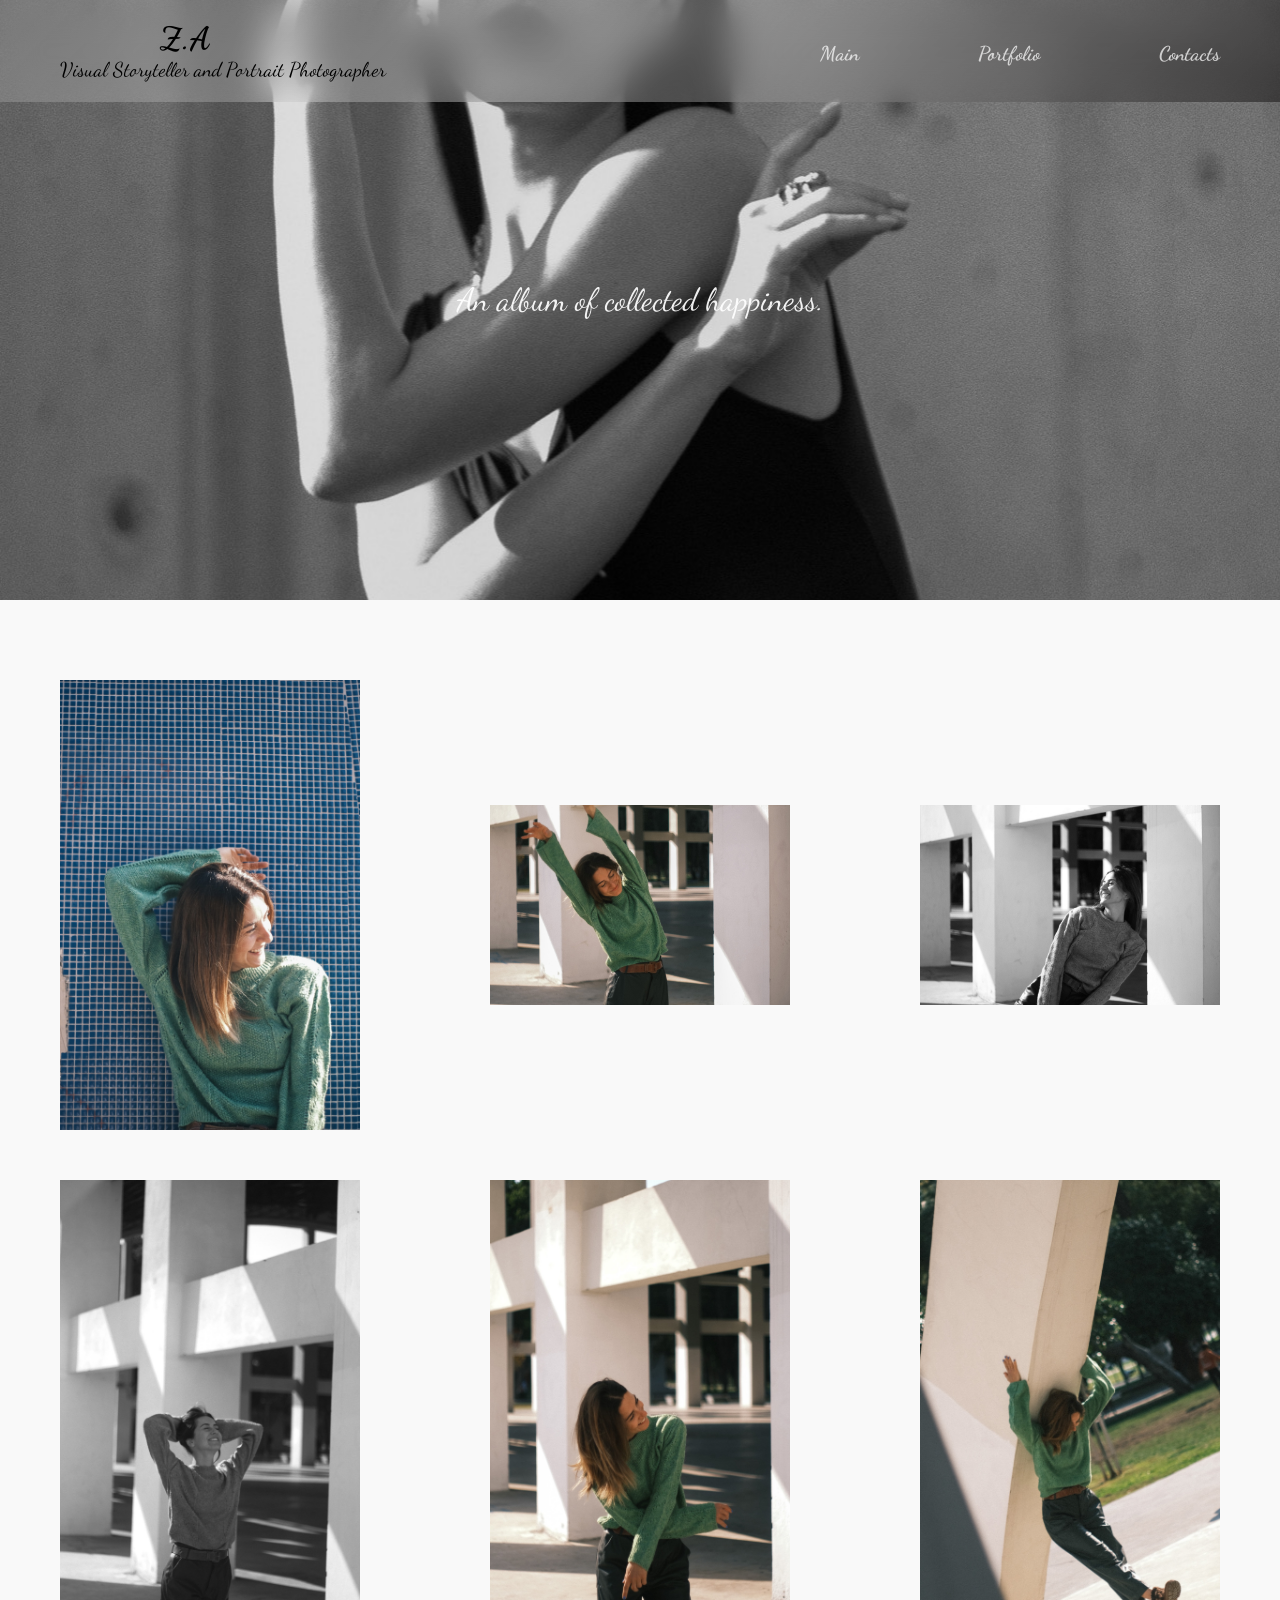
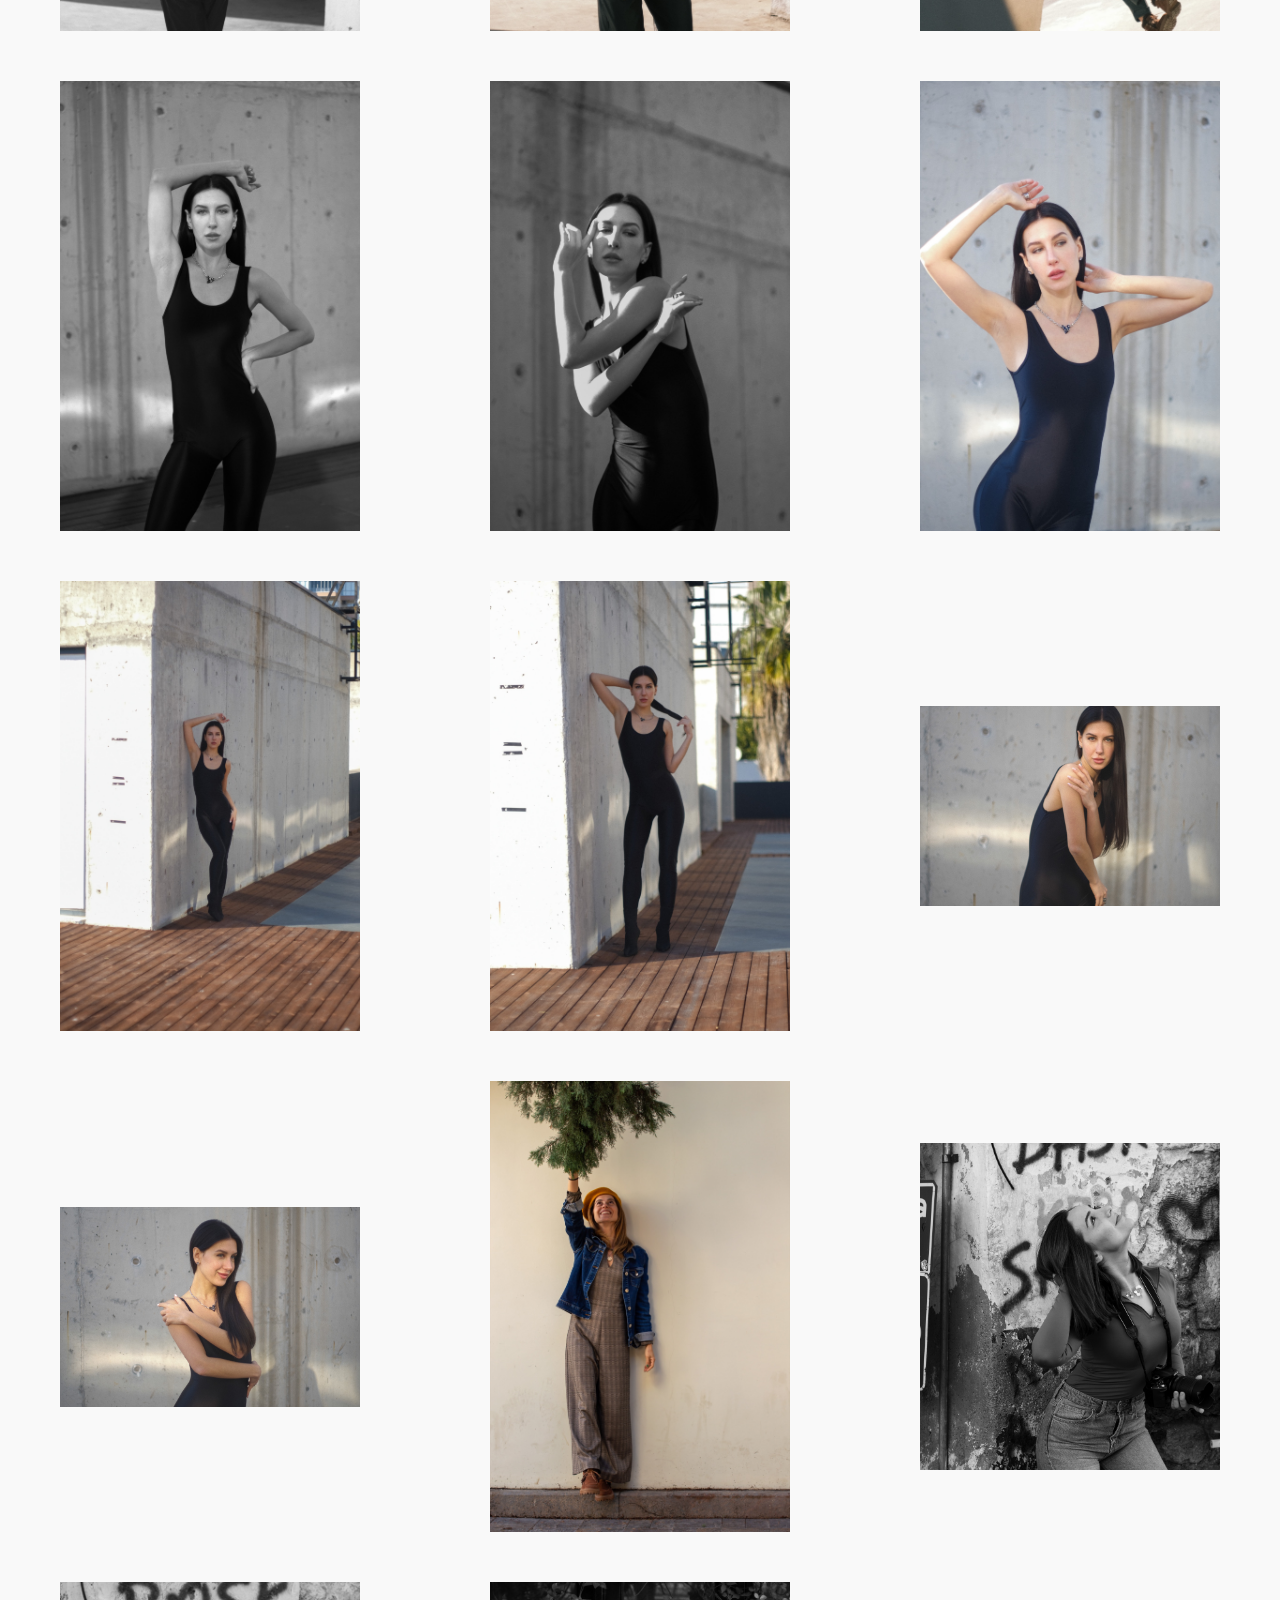
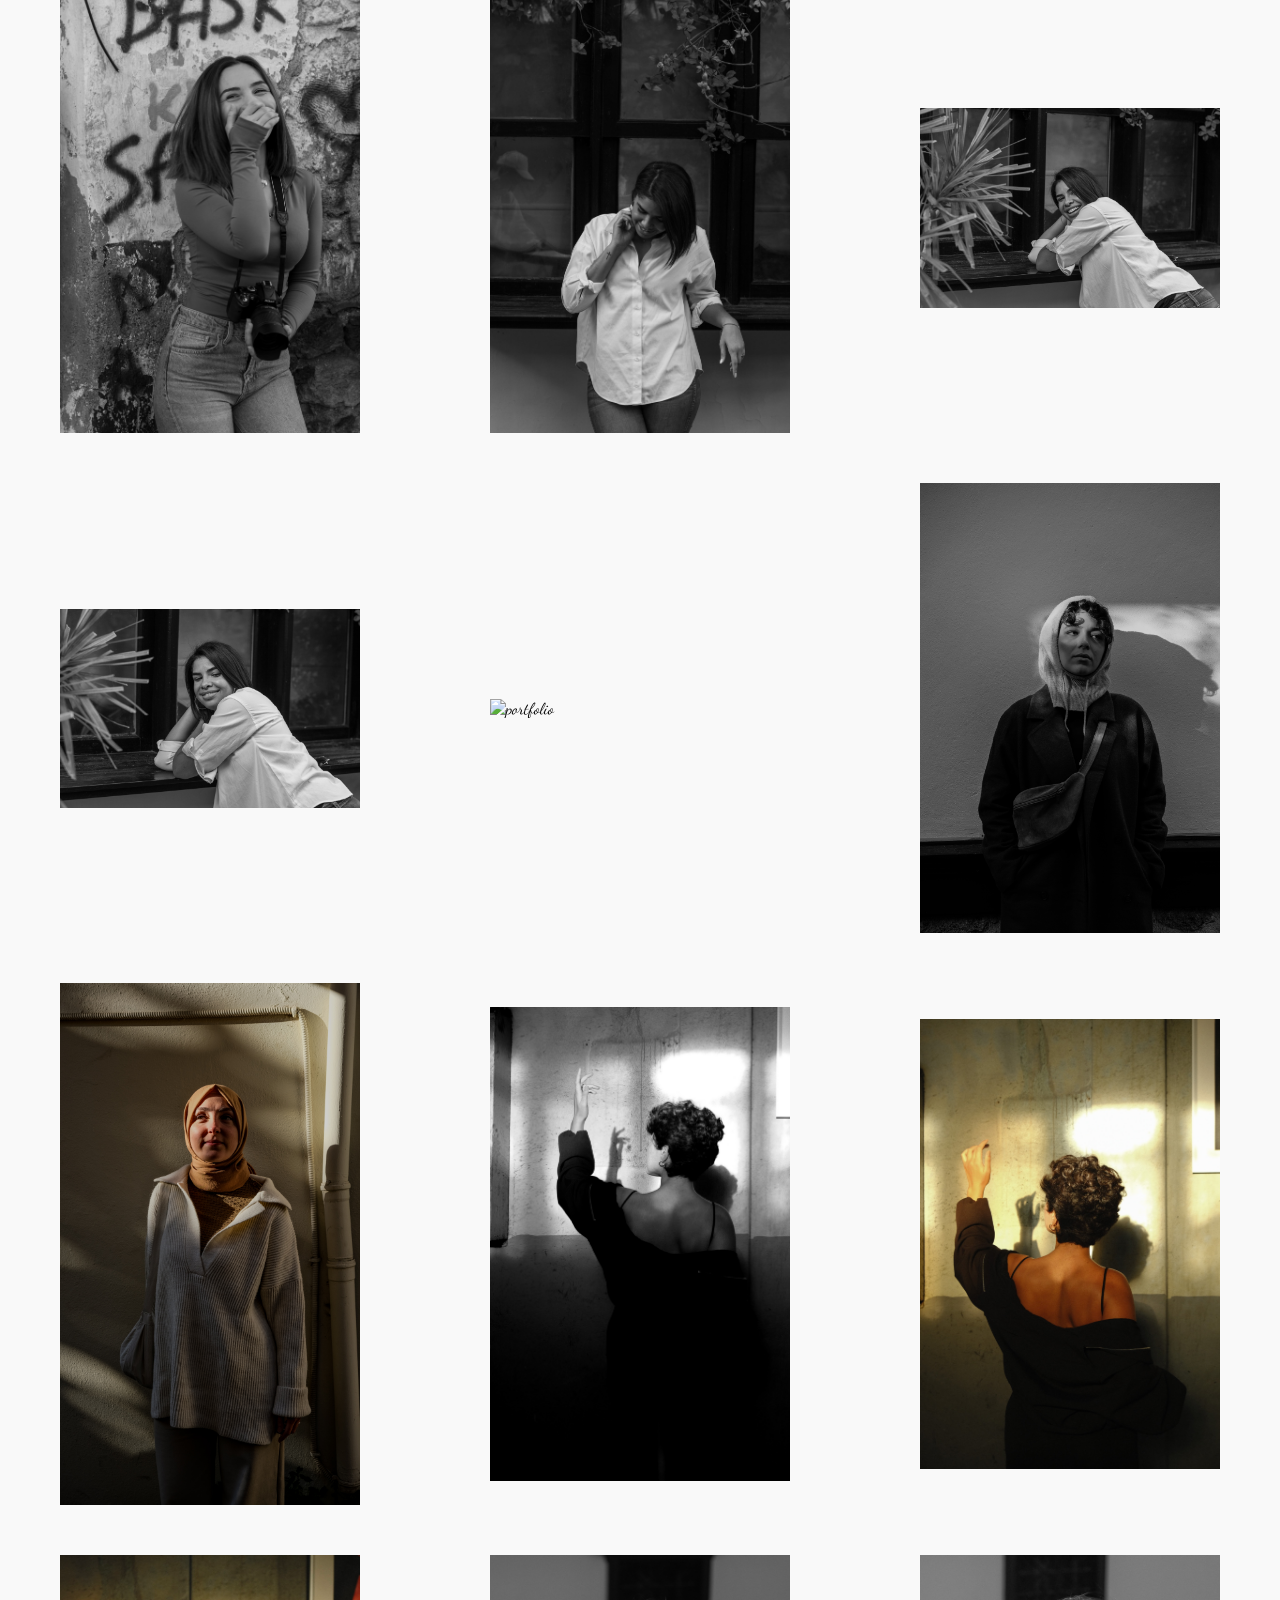
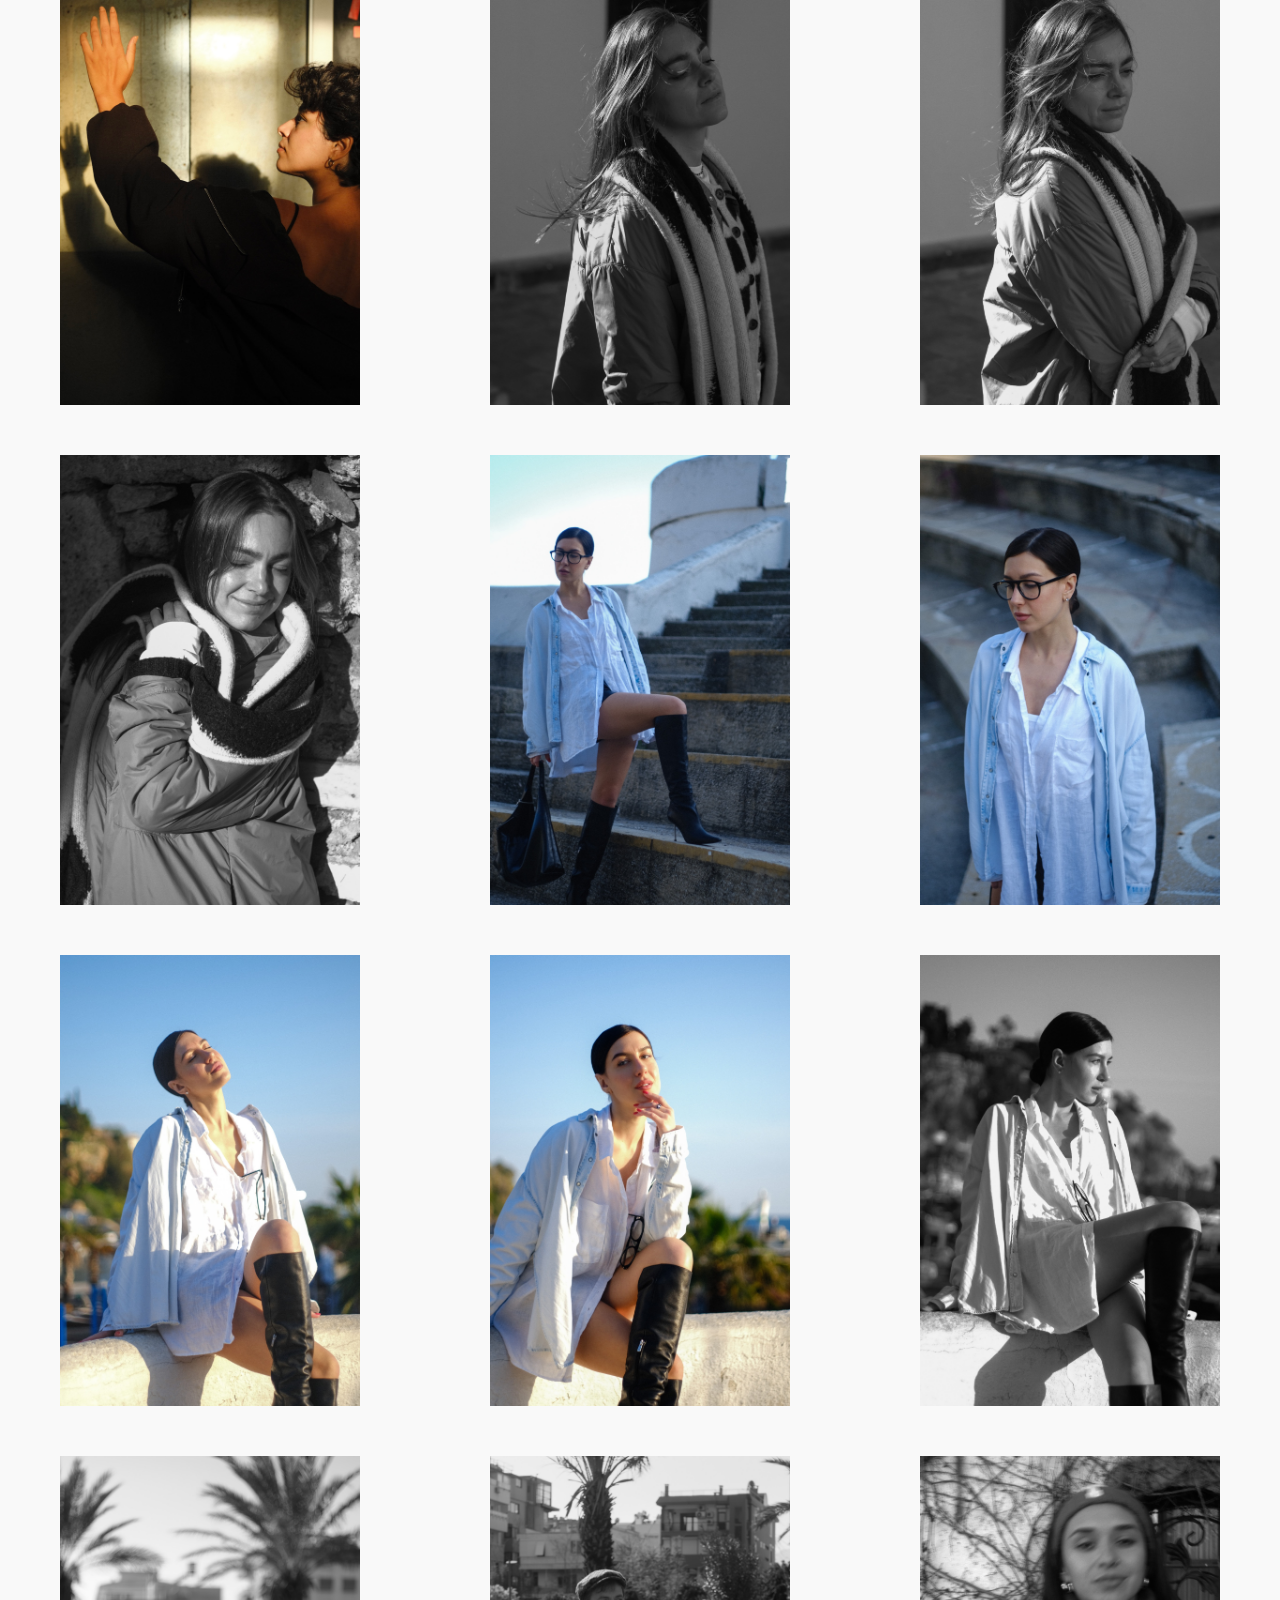
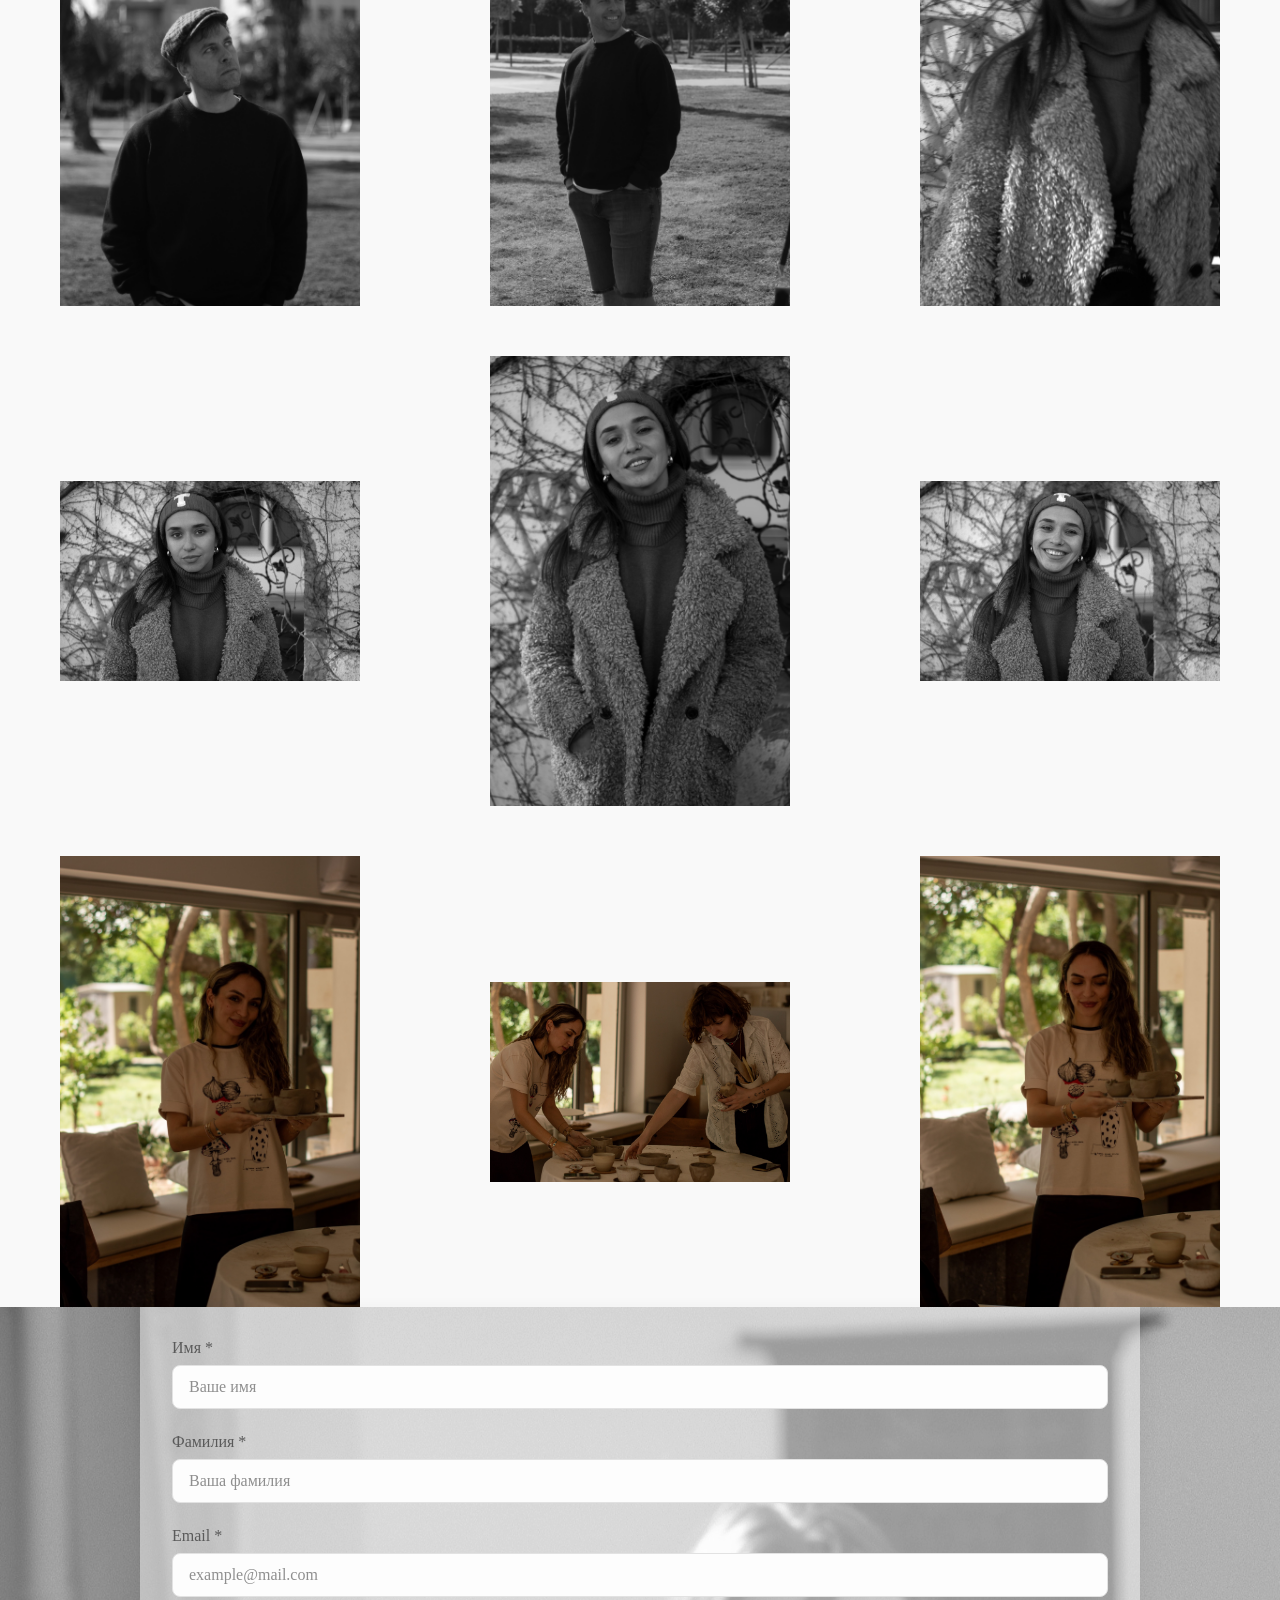
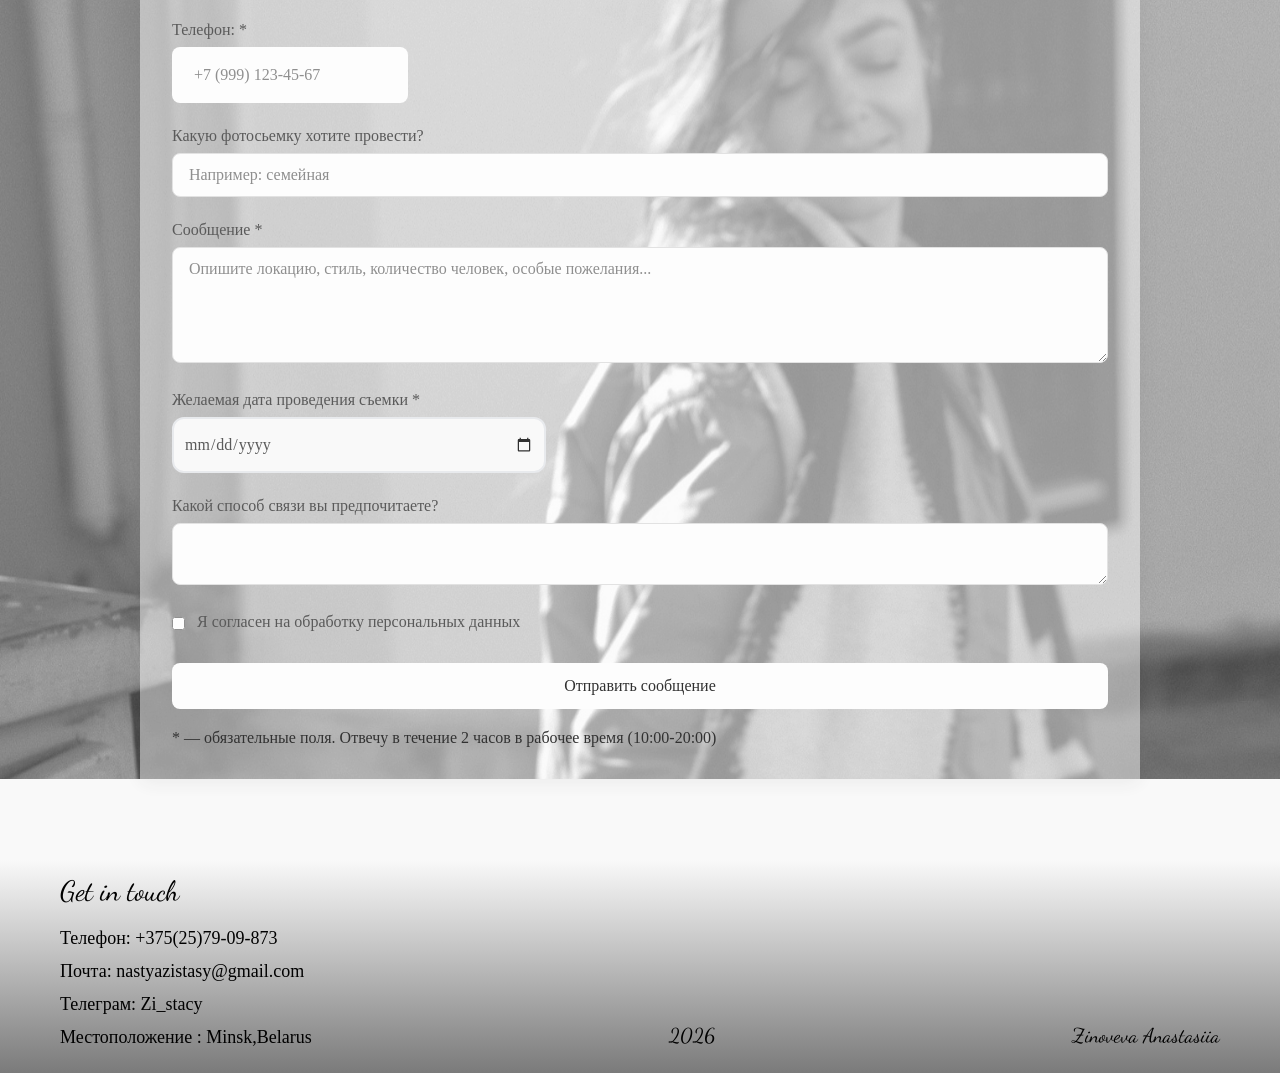
==== index2.html @ 23c70245 "First commit — optimized portfolio" ====
<!DOCTYPE html>
<html lang="ru">
<head>
    <meta charset="UTF-8">
    <title>Zi_stacy | Photographer</title>
    <link rel="preconnect" href="https://fonts.googleapis.com">
    <link rel="preconnect" href="https://fonts.gstatic.com" crossorigin>
    <link href="https://fonts.googleapis.com/css2?family=Dancing+Script:wght@400..700&display=swap" rel="stylesheet">
    <link rel="stylesheet" href="style.css"> 
    <meta name="viewport" content="width=device-width, initial-scale=1.0">
</head>
<body>
    <div class="background-img2">
        <header class="header">
            <div class="container">
                <nav class="nav">
                    <div>
                    <h1 class="header_logo">
                    Z.A
                    </h1>
                    <p>Visual Storyteller and Portrait Photographer</p>
                    </div>
                    <ul class="nav_list">
                        <li class="link"><a href="./index.html">Main</a></li>
                        <li class="link"><a href="#Portfolio">Portfolio</a></li>
                        <li class="link"><a href="#Contacts">Contacts</a></li>
                    </ul>
                    <button class="hamburger" aria-label="Меню">
                        <span class="hamburger__line"></span>
                        <span class="hamburger__line"></span>
                        <span class="hamburger__line"></span>
                    </button>
                </nav>
            </div>
        </header>
        <h3 class="background-text">An album of collected happiness.</h3>
    </div>
    <div class="mobile-menu">
        <ul class="mobile-menu__list">
            <li class="mobile-menu__item">
                <a href="#home" class="mobile-menu__link">Main</a>
            </li>
            <li class="mobile-menu__item">
                <a href="#Portfolio" class="mobile-menu__link">Portfolio</a>
            </li>
            <li class="mobile-menu__item">
                <a href="#About" class="mobile-menu__link">About</a>
            </li>
            <li class="mobile-menu__item">
                <a href="#Contacts" class="mobile-menu__link">Contacts</a>
            </li>
        </ul>
    </div>
    <main class="main">
        <div class="container">
            <div class="wrapper">   
                <section id="Portfolio" class="portfolio">
                    <div class="common_portfolio">
                        <img src="assets/images/portfolio/portrait/DSCF0620.jpg" alt="portfolio" width="300">
                        <img src="assets/images/portfolio/portrait/DSCF0677.jpg" alt="portfolio" width="300">
                        <img src="assets/images/portfolio/portrait/DSCF0680.jpg" alt="portfolio" width="300">
                        <img src="assets/images/portfolio/portrait/DSCF0695.jpg" alt="portfolio" width="300">
                        <img src="assets/images/portfolio/portrait/DSCF0702.jpg" alt="portfolio" width="300">
                        <img src="assets/images/portfolio/portrait/DSCF0726.jpg" alt="portfolio" width="300">
                        <img src="assets/images/portfolio/portrait/DSCF0889.jpg" alt="portfolio" width="300">
                        <img src="assets/images/portfolio/portrait/DSCF0907.jpg" alt="portfolio" width="300">
                        <img src="assets/images/portfolio/portrait/DSCF0913.jpg" alt="portfolio" width="300">
                        <img src="assets/images/portfolio/portrait/DSCF0921.jpg" alt="portfolio" width="300">
                        <img src="assets/images/portfolio/portrait/DSCF0931.jpg" alt="portfolio" width="300">
                        <img src="assets/images/portfolio/portrait/DSCF0967.jpg" alt="portfolio" width="300">
                        <img src="assets/images/portfolio/portrait/DSCF0973.jpg" alt="portfolio" width="300">
                        <img src="assets/images/portfolio/portrait/DSC_0063.jpg" alt="portfolio" width="300">
                        <img src="assets/images/portfolio/portrait/DSC_0113.jpg" alt="portfolio" width="300">
                        <img src="assets/images/portfolio/portrait/DSC_0125.jpg" alt="portfolio" width="300">
                        <img src="assets/images/portfolio/portrait/DSC_0153.jpg" alt="portfolio" width="300">
                        <img src="assets/images/portfolio/portrait/DSC_0162.jpg" alt="portfolio" width="300">
                        <img src="assets/images/portfolio/portrait/DSC_0164.jpg" alt="portfolio" width="300">
                        <img src="assets/images/portfolio/portrait/IMG_1707.JPG" alt="portfolio" width="300">
                        <img src="assets/images/portfolio/portrait/IMG_1708.JPG" alt="portfolio" width="300">
                        <img src="assets/images/portfolio/portrait/IMG_1709.JPG" alt="portfolio" width="300">
                        <img src="assets/images/portfolio/portrait/IMG_1513 (2).jpg" alt="portfolio" width="300">
                        <img src="assets/images/portfolio/portrait/IMG_1473.jpg" alt="portfolio" width="300">
                        <img src="assets/images/portfolio/portrait/IMG_1510 (2).jpg" alt="portfolio" width="300">
                        <img src="assets/images/portfolio/portrait/DSCF1215.jpg" alt="portfolio" width="300">
                        <img src="assets/images/portfolio/portrait/DSCF1217.jpg" alt="portfolio" width="300">
                        <img src="assets/images/portfolio/portrait/DSCF1231.jpg" alt="portfolio" width="300">
                        <img src="assets/images/portfolio/portrait/DSCF1710.jpg" alt="portfolio" width="300">
                        <img src="assets/images/portfolio/portrait/DSCF1721.jpg" alt="portfolio" width="300"> 
                        <img src="assets/images/portfolio/portrait/DSCF1879.jpg" alt="portfolio" width="300">
                        <img src="assets/images/portfolio/portrait/DSCF1884.jpg" alt="portfolio" width="300"> 
                        <img src="assets/images/portfolio/portrait/DSCF1892.jpg" alt="portfolio" width="300">
                        <img src="assets/images/portfolio/portrait/DSCF0541.jpg" alt="portfolio" width="300">  
                        <img src="assets/images/portfolio/portrait/DSCF0562.jpg" alt="portfolio" width="300">
                        <img src="assets/images/portfolio/portrait/DSCF1280.jpg" alt="portfolio" width="300">
                        <img src="assets/images/portfolio/portrait/DSCF1312.jpg" alt="portfolio" width="300">
                        <img src="assets/images/portfolio/portrait/DSCF1317.jpg" alt="portfolio" width="300">
                        <img src="assets/images/portfolio/portrait/DSCF1313.jpg" alt="portfolio" width="300"> 
                        <img src="assets/images/portfolio/portrait/DSC_1578-2.jpg" alt="portfolio" width="300">
                        <img src="assets/images/portfolio/portrait/DSC_1573.jpg" alt="portfolio" width="300">  
                        <img src="assets/images/portfolio/portrait/DSC_1576.jpg" alt="portfolio" width="300">                 
                    </div>
                </section>
        </div>     
        </div>
        <section class="background-img5">
                <div>
                    <form class="contact-form" action="https://formspree.io/f/ваш-id" method="POST">
                        <div class="form-group">
                            <label for="name">Имя *</label>
                            <input type="text" id="name" name="name" required placeholder="Ваше имя">
                        </div>
                        <div class="form-group">
                            <label for="name">Фамилия *</label>
                            <input type="text" id="name" name="name" required placeholder="Ваша фамилия">
                        </div>

                        <div class="form-group">
                            <label for="email">Email *</label>
                            <input type="email" id="email" name="email" required placeholder="example@mail.com">
                        </div>
                        <div class="form-group">
                            <label for="user-phone">Телефон: *</label>
                            <input type="tel" id="user-phone" name="user-phone" required placeholder="+7 (999) 123-45-67" pattern="\+7\s?[\(]?\d{3}[\)]?\s?\d{3}[\-]?\d{2}[\-]?\d{2}">
                        </div>
                        <div class="form-group">
                            <label for="subject">Какую фотосьемку хотите провести?</label>
                            <input type="text" id="subject" name="subject" placeholder="Например: семейная">
                        </div>
                        <div class="form-group">
                            <label for="message">Сообщение *</label>
                            <textarea id="message" name="message" rows="5" required placeholder="Опишите локацию, стиль, количество человек, особые пожелания..."></textarea>
                        </div>
                        <div class="form-group">
                            <label for="fulldate">Желаемая дата проведения съемки *</label>
                            <div class="date-input-wrapper">
                                <input type="date" id="date" name="date" required>
                            </div>
                        </div>
                        <div class="form-group">
                            <label for="message">Какой способ связи вы предпочитаете? </label>
                            <textarea id="message" name="message"></textarea>
                        </div>
                        <div class="form-group checkbox">
                            <input type="checkbox" id="consent" name="consent" required>
                            <label for="consent">Я согласен на обработку персональных данных</label>
                        </div>
                        <button type="submit" class="submit-btn">Отправить сообщение</button>
                        <p class="form-note">
                            * — обязательные поля. Отвечу в течение 2 часов в рабочее время (10:00-20:00)
                        </p>
                    </form>
                </div>
            </section>
    </main>
    <footer class="footer">
        <div id="Contacts" class="container">
            <div class="footer_column">
                <div class="contacts_me">
                   <p class="contacts_text">Get in touch</p>
                    <div class="touch">
                        <div class="telephone">
                            <a class="telephone_text" href="tel:+375257909873">Телефон: +375(25)79-09-873
                            </a>
                        </div>
                        <div class="email">
                            <a class="email_text" href="mailto:nastyazistasy@gmail.com">Почта: nastyazistasy@gmail.com
                            </a>
                        </div>
                        <div class="location">
                            <a class="location_text" href="https://t.me/Zi_stacy">Телеграм: Zi_stacy 
                            </a>                   
                        </div class='location'>
                        <div class="location_text"> Местоположение : Minsk,Belarus                
                        </div>
                    </div>
                </div>
                <p class="footer_year"><time datetime="2026">2026</time></p>
                <p class="footer_year"><time datetime="2026">Zinoveva Anastasiia</time></p>
            </div>
            </div>
        </div>
    </footer>

    <script src="script.js"></script>
</body>
</html>
---- style.css ----
* {
    margin: 0;
    padding: 0;
    box-sizing: border-box;
}


body {
    font-family: "Dancing Script", cursive;
    font-optical-sizing: auto;
    font-weight: 400; 
    font-style: normal;
    color: rgb(5, 5, 5);
    font-size: 20px;
}

html, body {
    scroll-behavior: smooth;
    font-size: 16px;
    width: 100%;
    overflow-x: hidden; 
}

.background-img {
    position: relative;
    background-image: url(./assets/images/portfolio/portrait/IMG_1513\ \(2\).jpg);
    background-size: cover;
    background-position: 30% 30%;
    background-repeat: no-repeat;
    width: 100%;
    min-height: 600px;
    margin: 0;
    padding: 0;

}

.background-img1 {
    position: relative;
    background-image: url(./assets/images/portfolio/Lovestory/DSCF0786.jpg);
    background-size: cover;
    background-position: 2% 55%;
    background-repeat: no-repeat;
    width: 100%;
    min-height: 600px;
    margin: 0;
    padding: 0;
}

.background-img2 {
    position: relative;
    background-image: url(./assets/images/portfolio/portrait/DSCF0907.jpg);
    background-size: cover;
    background-position: 2% 55%;
    background-repeat: no-repeat;
    width: 100%;
    min-height: 600px;
    margin: 0;
    padding: 0;
}

.background-img4 {
    position: relative;
    background-image: url(./assets/images/portfolio/Things/IMG_8530.jpg);
    background-size: cover;
    background-position: 2% 5%;
    background-repeat: no-repeat;
    width: 100%;
    min-height: 600px;
    margin: 0;
    padding: 0;
    opacity: 0.8;
}

.background-img5 {
    position: relative;
    background-image: url(./assets/images/portfolio/portrait/DSCF1212.jpg);
    background-size: cover;
    background-repeat: no-repeat;
    width: 100%;
    min-height: 600px;
    margin: 0;
    padding: 0;
    opacity: 0.8;
}
.background-img6 {
    position: relative;
    background-image: url(./assets/images/portfolio/Landscape/IMG_0415.JPEG);
    background-size: cover;
    background-position: 2% 50%;
    background-repeat: no-repeat;
    width: 100%;
    min-height: 600px;
    margin: 0;
    padding: 0;
    opacity: 0.8;
}

.background-img7 {
    position: relative;
    background-image: url(./assets/images/portfolio/Things/IMG_8210.jpg);
    background-size: cover;
    background-position: 2% 50%;
    background-repeat: no-repeat;
    width: 100%;
    min-height: 600px;
    margin: 0;
    padding: 0;
    opacity: 0.8;
}
.background-text {
    position: absolute;
    align-items: center;
    font-weight: 400; 
    font-style: normal;
    color: rgba(255, 255, 255, 0.931);;
    font-size: 32px;
    top: 50%; 
    left: 50%; 
    transform: translate(-50%, -50%);
    text-align: center;
    width: 90%;
    max-width: 800px;

}
.container {
    max-width: 1200px;
    margin: 0 auto;
    width: 100%;
    padding: 0 20px;
}

.header {
    position: absolute;
    top: 0;
    left: 0;
    width: 100%;
    z-index: 100;
    padding: 20px 0;
    opacity: 1.8;
    backdrop-filter: blur(19px);
    background: linear-gradient(135deg, rgb(255 255 255 / 15%) 0%, rgb(244 244 244 / 33%) 50%, rgb(27 25 25 / 56%) 100%);
}

.header_logo {
    color: rgb(0, 0, 0);
    font-size: 32px;
    font-weight: 700;
    padding-left: 100px;
}

.nav {
    display: flex;
    justify-content: space-between; 
    align-items: center;           
}



/* Гамбургер */

.hamburger {
    display: none;
    flex-direction: column;
    justify-content: space-between;
    width: 30px;
    height: 20px;
    background: none;
    border: none;
    cursor: pointer;
    padding: 0;
    position: relative;
    z-index: 1001;
}

.hamburger__line {
    display: block;
    width: 100%;
    height: 1.5px;
    background-color: rgb(0, 0, 0);
    border-radius: 2px;
    transition: all 0.3s ease;
}

.mobile-menu {
    position: fixed;
    top: 0;
    right: -100%;
    width: 300px;
    height: 100vh;
    backdrop-filter: blur(12px);
    z-index: 999;
    transition: right 0.4s ease;
    padding: 100px 30px 30px;
    box-shadow: -5px 0 15px rgba(0, 0, 0, 0.1),
        0 0 40px rgba(255, 255, 255, 0.3);
}

.mobile-menu.active {
    right: 0;
}

.mobile-menu__list {
    list-style: none;
}

.mobile-menu__item {
    margin-bottom: 25px;
}
.mobile-menu__link {
    text-decoration: none;
    color: rgb(219 219 219);
    font-size: 24px;
    font-weight: 600;
    display: block;
    padding: 10px;
    border-radius: 5px;
    transition: all 0.3s;
}

.mobile-menu__link:hover {
    background-color: rgba(102, 5, 5, 0.1);
    transform: translateX(10px);
}

.overlay {
    position: fixed;
    top: 0;
    left: 0;
    width: 100%;
    height: 100%;
    background-color: rgba(0, 0, 0, 0.5);
    z-index: 998;
    display: none;
    overflow: hidden;
}

.overlay.active {
    display: block;
}


/* Анимация для гамбургера при открытии */
.hamburger.active .hamburger__line:nth-child(1) {
    transform: translateY(13px) rotate(45deg);
}

.hamburger.active .hamburger__line:nth-child(2) {
    opacity: 0;
}

.hamburger.active .hamburger__line:nth-child(3) {
    transform: translateY(-13px) rotate(-45deg);
}






.nav_list {
    width: 400px;
    display: flex;
    flex-direction: row;
    flex-wrap: wrap;
    justify-content: space-between;
    list-style: none;
    text-decoration: none;
    color: rgb(0, 0, 0);
}
.link {
    font-family: "Dancing Script", cursive;
    font-optical-sizing: auto;
    font-weight: 400; 
    font-style: normal;
    color: rgb(158 158 158);
    font-size: 28px;
}
a {
    color: rgb(255 255 255 / 72%);
    font-size: 20px;
    font-weight: 900;
    text-decoration: none;
}

p {
    font-family: "Dancing Script", cursive;
    font-optical-sizing: auto;
    font-weight: 400; 
    font-style: normal;
    color: rgb(0, 0, 0);
    font-size: 20px;
}

.love {
    position: relative;
    text-align: center;
}

.love_text {
    position: absolute;
    align-items: center;
    top: 50%; 
    left: 50%; 
    transform: translate(-50%, -50%);
    font-size: 42px;
    color:#f9f9f9;
}


.landscape {
    position: relative;
    text-align: center;
}
.landscape_text {
    position: absolute;
    align-items: center;
    top: 50%; 
    left: 50%; 
    transform: translate(-50%, -50%);
    font-size: 42px;
    color:#f9f9f9;
}

.Urban-landscape {
    position: relative;
    text-align: center;
}
.Urban-landscape_text {
    position: absolute;
    align-items: center;
    top: 50%; 
    left: 50%; 
    transform: translate(-50%, -50%);
    font-size: 42px;
    color:#f9f9f9
}

.portrait {
    position: relative;
    text-align: center;
}
.portrait_text {
    position: absolute;
    align-items: center;
    top: 50%; 
    left: 50%; 
    transform: translate(-50%, -50%);
    font-size: 42px;
    color:#f9f9f9
}

/* Основной блок */

.main {
    padding: 80px 0;
    background: #f9f9f9;
}

.wrapper {
    display: flex;
    flex-direction:  column;
    gap: 80px;
}


.about_container {
    display: flex;
    flex-direction: column;
}
.title_about {
    color: #000000;
    font-size: 32px;
    display: flex;
    justify-content: end;
    padding-bottom: 30px;
}


.about_me {
    display: flex;
    justify-content: space-between;
    flex-direction: row-reverse;
    position: relative;
}


.text-about {
    display: flex;
    align-items: center;
    text-align: center;
    font-family: "Cormorant Garamond", serif;
    font-optical-sizing: auto;
    font-weight: 400;
    font-style: normal;
}


.about-icon {
    display: flex;
    gap: 10px;
}
.instagram_icon {
    padding-top: 20px;
}


.discription_about {
    display: flex;
    flex-direction: column;
    justify-content: center;
    align-items: center;
    margin-right: 300px;
}


.portfolio {
    display: flex;
    flex-direction: row;
    flex-wrap: wrap;
    justify-content: space-between;
    align-items: center;
}
.title_portfolio{
    color: #000000;
    font-size: 32px;
    display: flex;
    justify-content: end;
    padding-bottom: 30px;
}
.common_portfolio {
    display: flex;
    flex-direction: row;
    flex-wrap: wrap;
    justify-content: space-between;
    align-items: center;
    gap: 50px;
}


font {
    font-family: "Dancing Script", cursive;
    font-optical-sizing: auto;
    font-weight:400;
    font-style: normal;
    font-size: 16px;
}

img {
    max-width: 100%;
}




.footer {
    background: linear-gradient(to top, rgb(108 108 108 / 90%), rgb(249 249 249 / 90%));
}

.footer_column {
    display: flex;
    align-items: flex-end;
    justify-content: space-between;
    padding-top: 15px;
    padding-bottom: 25px;
}

.touch {
    display: flex;
    flex-direction: column;
    justify-content: space-between;
    gap: 12px;
    font-size: 16px;
    color: #000000;
    font-family: "Cormorant Garamond", serif;
    font-optical-sizing: auto;
    font-weight: 400;
    font-style: normal;
}

.contacts_me {
    display: flex;
    flex-direction: column;
    gap: 20px;
}

.contacts_text {
    font-size: 28px;
    color:#000000;
    font-weight: 400;
}

.telephone{
    display: flex;
    align-items: center;
    gap: 10px;
}
.telephone_text {
    font-size: 18px;
    color:#000000;
    font-weight: 400;
}

.telephone_text1 {
    font-size: 13px;
    color:#000000;
    font-family: "Cormorant Garamond", serif;
    font-optical-sizing: auto;
    font-weight: 400;
    font-style: normal;
}
.location {
    display: flex;
    flex-direction: row;
    align-items: center;
    gap: 10px;
}
.location_text {
    font-size: 18px;
    color:#000000;
    font-weight: 400;
}
.location_text1 {
    font-size: 13px;
    color:#000000;
    font-family: "Cormorant Garamond", serif;
    font-optical-sizing: auto;
    font-weight: 400;
    font-style: normal;
}

.email{
    display: flex;
    align-items: center;
    gap: 10px;
}
.email_text {
    font-size: 18px;
    color:#000000;
    font-weight: 400;

}

.email_text1 {
    font-size: 13px;
    color:#000000;
    font-family: "Cormorant Garamond", serif;
    font-optical-sizing: auto;
    font-weight: 400;
    font-style: normal;
}

.instagram {
    display: flex;
    align-items: center;
    gap: 10px;
}

.instagram_text1 {
    font-size: 13px;
    color:#000000;
    font-family: "Cormorant Garamond", serif;
    font-optical-sizing: auto;
    font-weight: 400;
    font-style: normal;
} 
.footer1 {
    background: linear-gradient(to top, rgba(163, 172, 192, 0.9), rgb(249 249 249 / 90%));
}


@media (max-width: 1200px) {
    .container {
        max-width: 1000px;
    }
    .discription_about {
        margin-right: 200px;
        margin-left: 200px;
    }
    .common_portfolio {
    justify-content: center;

}
    .portfolio {
        display: flex;
        flex-direction: column;
        justify-content:center;
        align-items: center;

}
    .about_me {
        display: flex;
        flex-direction: column;
        justify-content: space-between;
        align-items: center;
    }
    .title_about {
        justify-content: center;
    }
    .text-about {
        padding-top: 40px;
    }

}

@media (max-width: 1000px) {
    .container {
        max-width: 768px;
    }
   
   .portfolio > div {
        box-sizing: border-box;
        flex: 1 1 calc(50% - 30px);
        margin: 15px;
    }
    .nav_list {
        width: 300px;
}
    .about > div {
        box-sizing: border-box;
        flex: 1 1 calc(50% - 50px);
        margin: 15px;
    }
   
    .portfolio{
    display: flex;
        flex-direction: column;
        justify-content: space-between;
        align-items: center;
}   
    .text-about {
        padding-top: 40px;
    }
    .title_about {
        justify-content: center;
    }
}

@media (max-width: 768px) {
    .container {
        max-width: 480px;
    }
    .nav_list {
        display: none; 
    }
    
    .hamburger {
        display: flex; 
    }
    
    .logo a {
        font-size: 24px;
    }
    
    .mobile-menu {
        width: 250px;
    }
    .portfolio {
        display: flex;
        flex-direction: column;
        justify-content: space-between;
        align-items: center;
}
    .about_me {
        display: flex;
        flex-direction: column;
        justify-content: space-between;

    }


    .text-about {
        display: flex;
        flex-direction: column;
        align-items: center;
        padding-left: 0;
        padding-top: 25px;
        margin-right: 0px;
    }
    .love_text {
        top: 60%;
        left: 30%;
        font-size: 38px;
        color:#f9f9f9;
}
    .title_about {
        justify-content: center;
    }
    .about {
        display: flex;
        flex-direction: column;
    }
   
}

    



@media (max-width: 480px) {
    .container {
        width: 100%;
    }
     .nav {
        padding: 15px 0;
    }
    
    .logo a {
        font-size: 22px;
    }
    
    .mobile-menu {
        width: 85%;
        max-width: 300px;
    }
    
    .mobile-menu__link {
        font-size: 22px;
    }
    
    .main {
        margin-top: 70px;
    }
    .text-about {
        display: flex;
        flex-direction: column;
        align-items: center;
        padding-left: 0;
        padding-top: 25px;
    }
    .about_me {
        justify-content: space-between;
        padding-left: 15px;
    }
}


.contact-form {
    max-width: 1000px;
    margin: 0 auto;
    padding: 2rem;
    box-shadow: 0 4px 20px rgba(0, 0, 0, 0.08);
    background: #ffffff78;
    font-family: "Cormorant Garamond", serif;
    font-optical-sizing: auto;
    font-weight: 500;
    font-style: normal;
}

.form-group{
  margin-bottom: 1.5rem;
}

.form-group label {
    display: block;
    margin-bottom: 0.5rem;
    font-weight: 500;
    color: #333;
    font-family: "Cormorant Garamond", serif;
    font-optical-sizing: auto;
    font-weight: 500;
    font-style: normal;

}

.form-group input[type="text"],
.form-group input[type="email"],
.form-group textarea {
    width: 100%;
    padding: 0.75rem 1rem;
    border: 1px solid #ddd;
    border-radius: 8px;
    font-size: 1rem;
    transition: all 0.3s ease;
    box-sizing: border-box;
    font-family: "Cormorant Garamond", serif;
    font-optical-sizing: auto;
    font-weight: 500;
    font-style: normal;
}

.form-group input:focus,
.form-group textarea:focus {
  outline: none;
  border-color: #4a90e2;
  box-shadow: 0 0 0 3px rgba(74, 144, 226, 0.1);
}

.checkbox {
  display: flex;
  align-items: flex-start;
  gap: 0.75rem;
}

.checkbox input {
  margin-top: 0.25rem;
}

.submit-btn {
  background: #ffffff;
  color: rgb(0, 0, 0);
  border: none;
  padding: 0.875rem 2rem;
  border-radius: 8px;
  font-size: 1rem;
  font-weight: 500;
  cursor: pointer;
  transition: background 0.3s ease;
  width: 100%;
  font-family: "Cormorant Garamond", serif;
    font-optical-sizing: auto;
    font-weight: 500;
    font-style: normal;
}

.submit-btn:hover {
  background: #38506e;
}

.submit-btn:active {
  transform: translateY(1px);
}


.date-input {
    position: relative;
    display: flex;
    align-items: center;
}
.date-input-wrapper input[type="date"] {
    width: 40%;
    padding: 16px 10px 16px 10px;
    border: 2px solid #e5e7eb;
    border-radius: 12px;
    font-size: 1rem;
    font-family: inherit;
    color: #333;
    background: #fafafa;
    transition: all 0.3s ease;
    cursor: pointer;
    appearance: none;
    -webkit-appearance: none;
}
.form-note {
    font-family: "Cormorant Garamond", serif;
    font-optical-sizing: auto;
    font-weight: 500;
    font-style: normal;
    font-size: 16px;
    padding-top: 20px;
}
#user-phone {
    padding: 18px 22px;
    font-size: 16px;
    border-radius: 8px;
    height: 56px;
    /* Для тач-устройств */
    -webkit-appearance: none;
    -moz-appearance: none;
    appearance: none;
    font-family: "Cormorant Garamond", serif;
    font-optical-sizing: auto;
    font-weight: 500;
    font-style: normal;
    border: none;
}
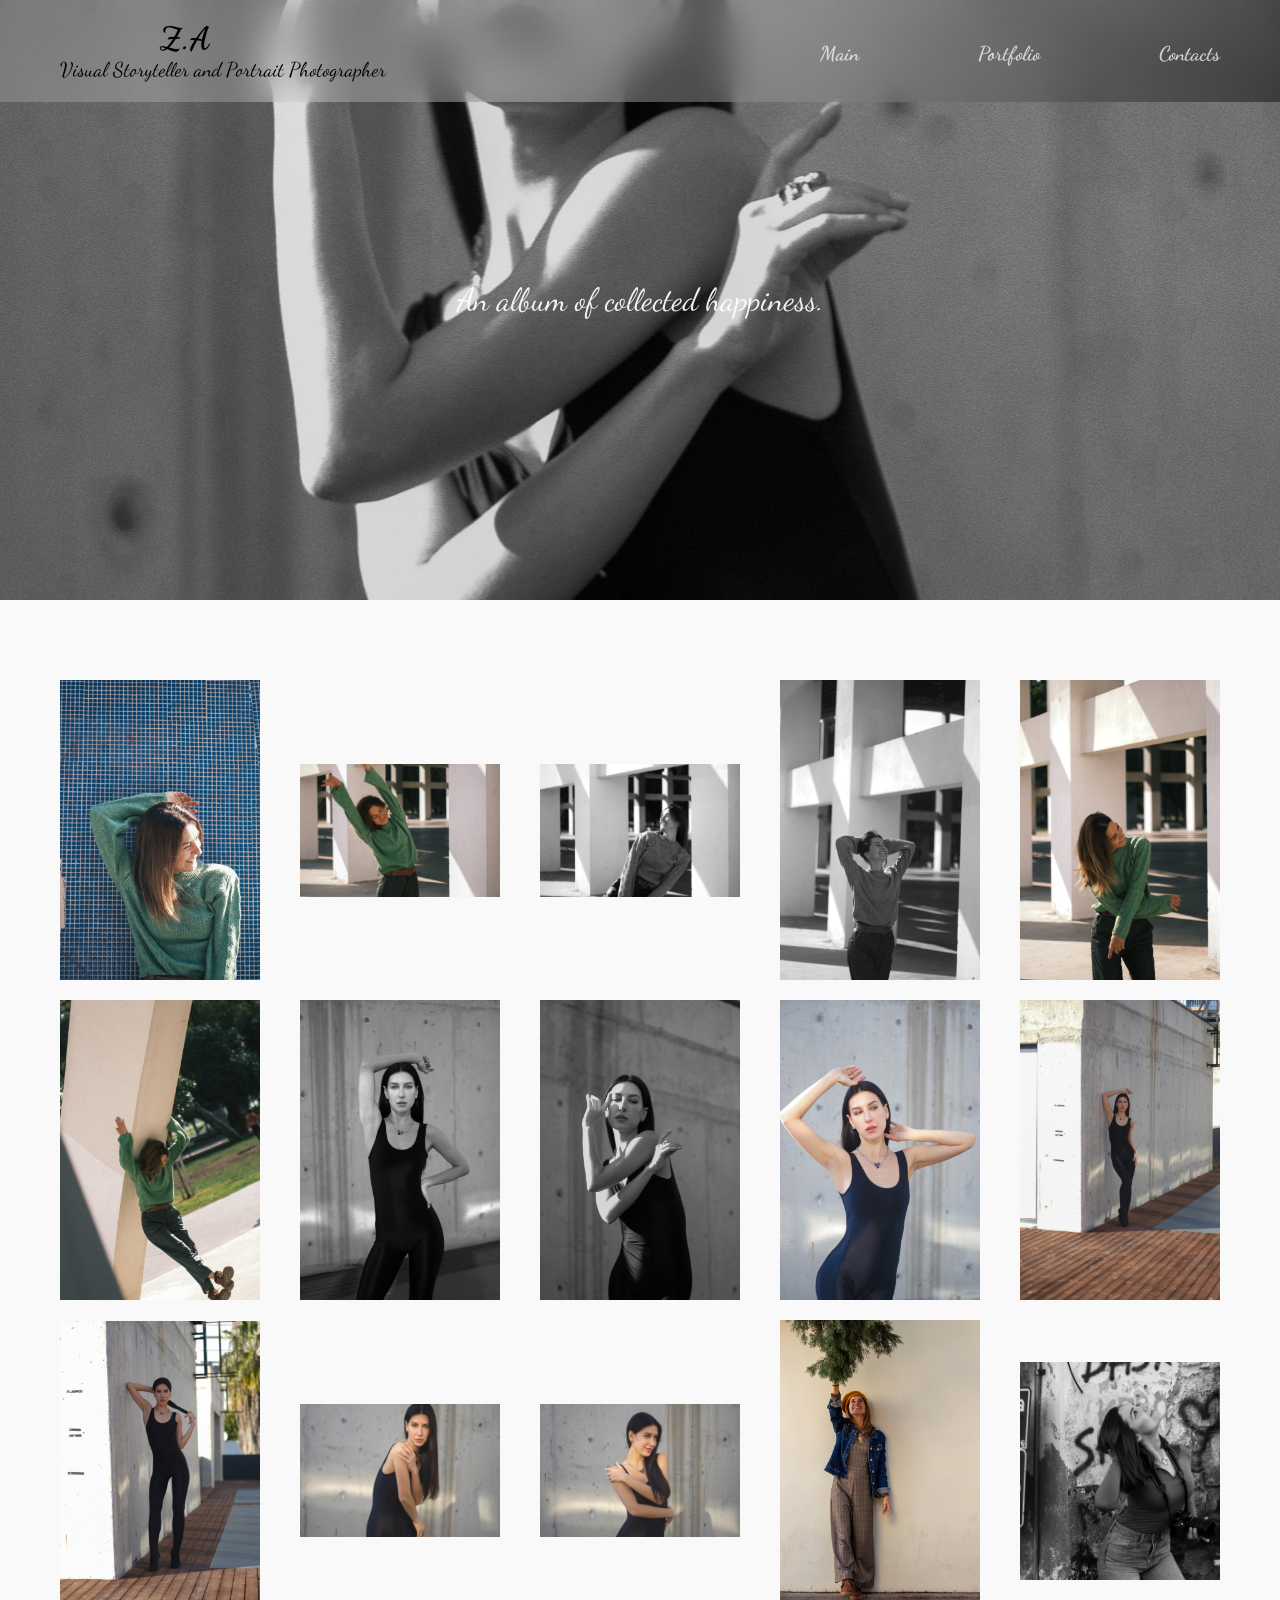
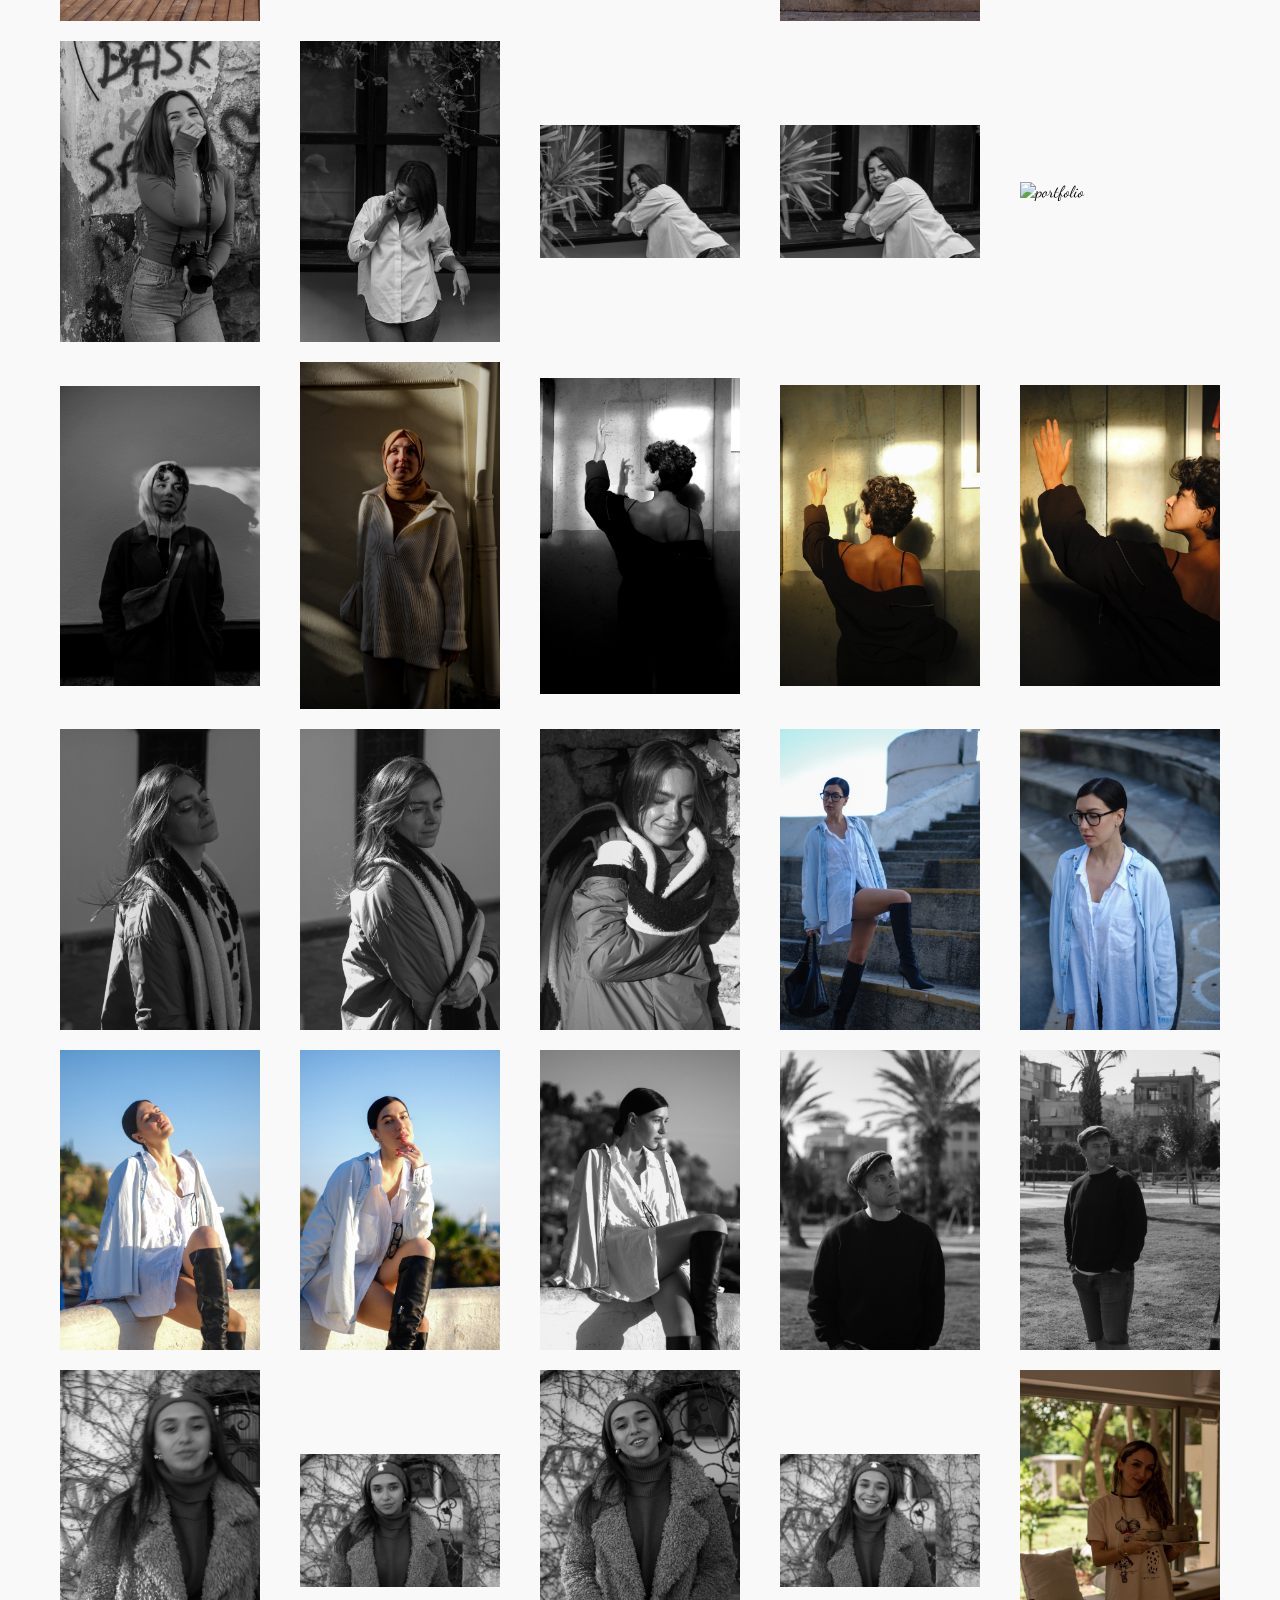
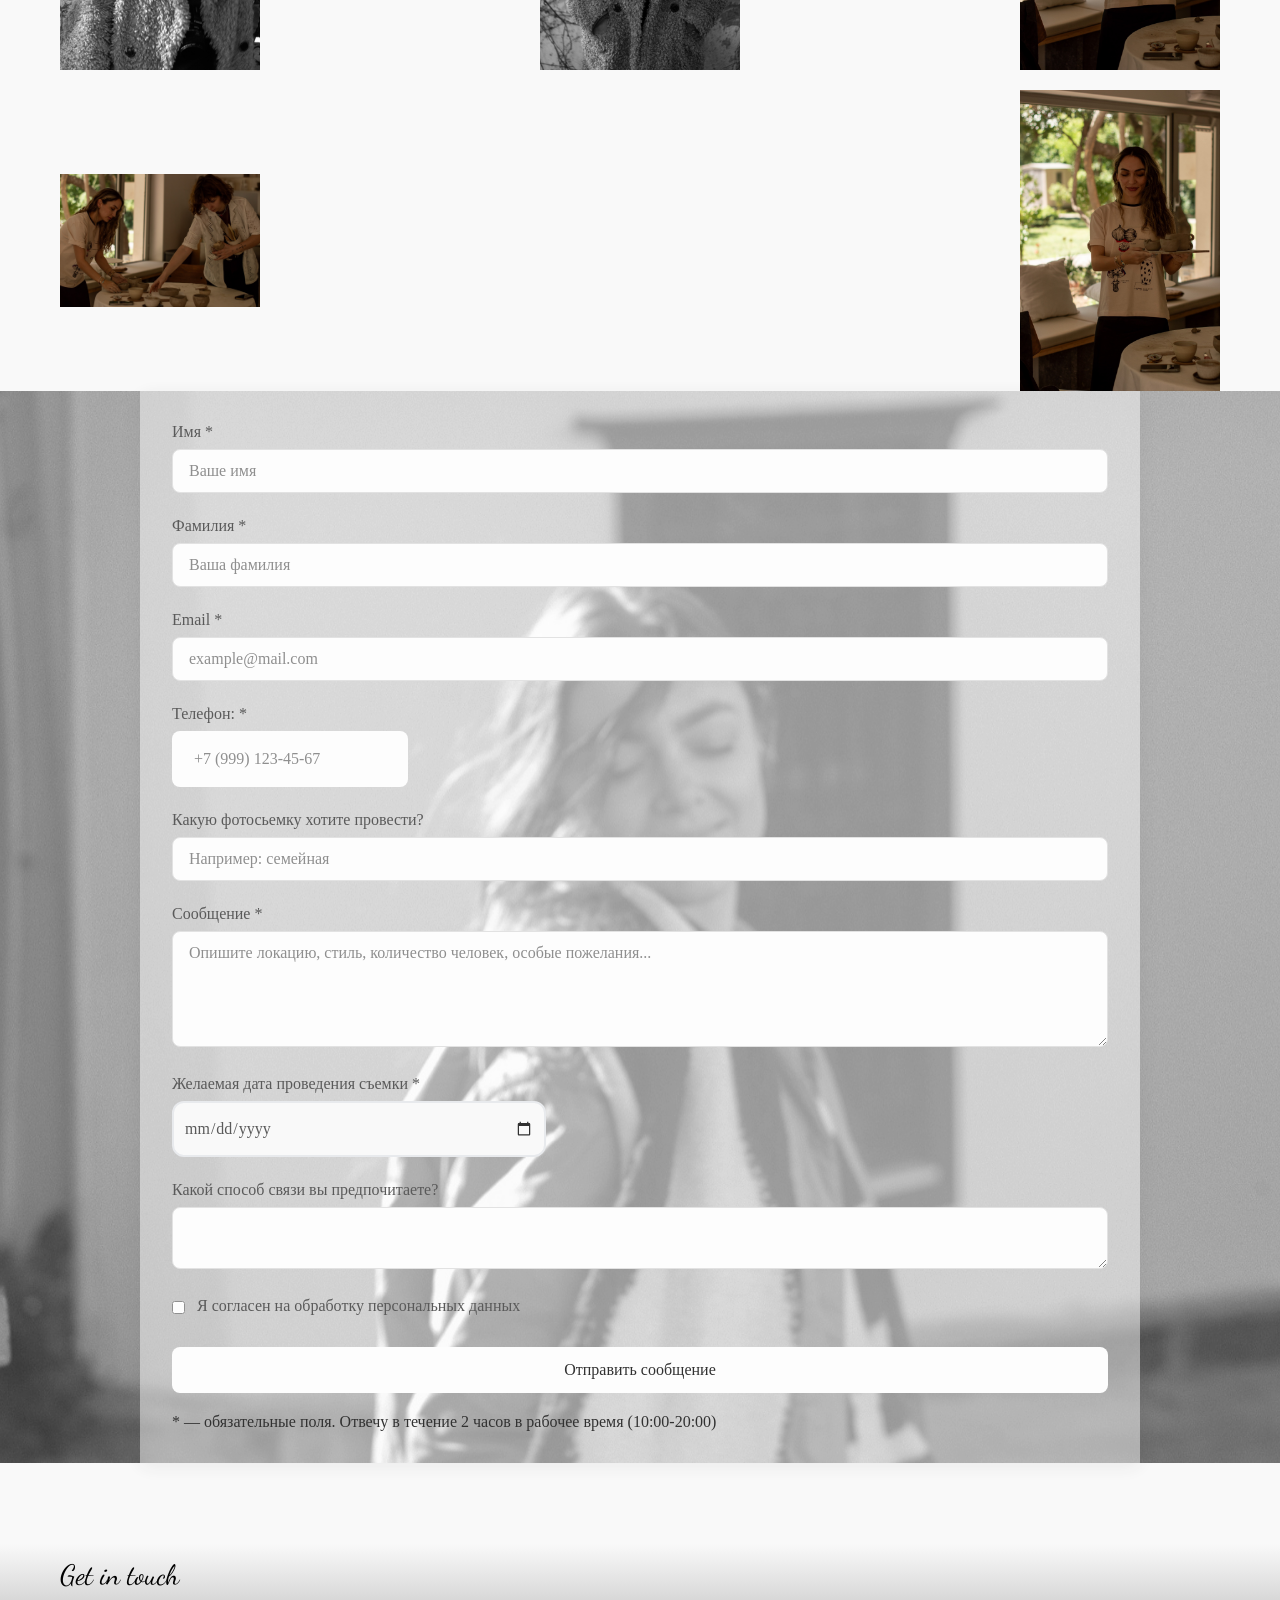
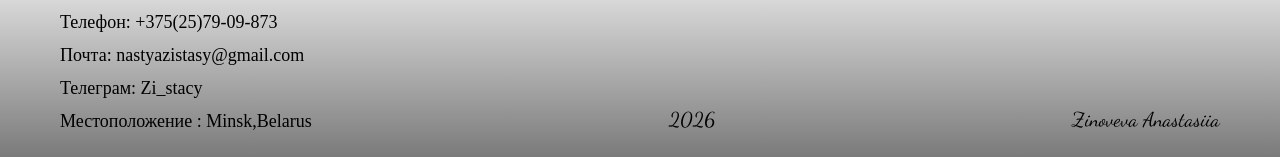
==== commit 8de06667: "изменения в файле" ====
--- a/index2.html
+++ b/index2.html
@@ -56,48 +56,48 @@
             <div class="wrapper">   
                 <section id="Portfolio" class="portfolio">
                     <div class="common_portfolio">
-                        <img src="assets/images/portfolio/portrait/DSCF0620.jpg" alt="portfolio" width="300">
-                        <img src="assets/images/portfolio/portrait/DSCF0677.jpg" alt="portfolio" width="300">
-                        <img src="assets/images/portfolio/portrait/DSCF0680.jpg" alt="portfolio" width="300">
-                        <img src="assets/images/portfolio/portrait/DSCF0695.jpg" alt="portfolio" width="300">
-                        <img src="assets/images/portfolio/portrait/DSCF0702.jpg" alt="portfolio" width="300">
-                        <img src="assets/images/portfolio/portrait/DSCF0726.jpg" alt="portfolio" width="300">
-                        <img src="assets/images/portfolio/portrait/DSCF0889.jpg" alt="portfolio" width="300">
-                        <img src="assets/images/portfolio/portrait/DSCF0907.jpg" alt="portfolio" width="300">
-                        <img src="assets/images/portfolio/portrait/DSCF0913.jpg" alt="portfolio" width="300">
-                        <img src="assets/images/portfolio/portrait/DSCF0921.jpg" alt="portfolio" width="300">
-                        <img src="assets/images/portfolio/portrait/DSCF0931.jpg" alt="portfolio" width="300">
-                        <img src="assets/images/portfolio/portrait/DSCF0967.jpg" alt="portfolio" width="300">
-                        <img src="assets/images/portfolio/portrait/DSCF0973.jpg" alt="portfolio" width="300">
-                        <img src="assets/images/portfolio/portrait/DSC_0063.jpg" alt="portfolio" width="300">
-                        <img src="assets/images/portfolio/portrait/DSC_0113.jpg" alt="portfolio" width="300">
-                        <img src="assets/images/portfolio/portrait/DSC_0125.jpg" alt="portfolio" width="300">
-                        <img src="assets/images/portfolio/portrait/DSC_0153.jpg" alt="portfolio" width="300">
-                        <img src="assets/images/portfolio/portrait/DSC_0162.jpg" alt="portfolio" width="300">
-                        <img src="assets/images/portfolio/portrait/DSC_0164.jpg" alt="portfolio" width="300">
-                        <img src="assets/images/portfolio/portrait/IMG_1707.JPG" alt="portfolio" width="300">
-                        <img src="assets/images/portfolio/portrait/IMG_1708.JPG" alt="portfolio" width="300">
-                        <img src="assets/images/portfolio/portrait/IMG_1709.JPG" alt="portfolio" width="300">
-                        <img src="assets/images/portfolio/portrait/IMG_1513 (2).jpg" alt="portfolio" width="300">
-                        <img src="assets/images/portfolio/portrait/IMG_1473.jpg" alt="portfolio" width="300">
-                        <img src="assets/images/portfolio/portrait/IMG_1510 (2).jpg" alt="portfolio" width="300">
-                        <img src="assets/images/portfolio/portrait/DSCF1215.jpg" alt="portfolio" width="300">
-                        <img src="assets/images/portfolio/portrait/DSCF1217.jpg" alt="portfolio" width="300">
-                        <img src="assets/images/portfolio/portrait/DSCF1231.jpg" alt="portfolio" width="300">
-                        <img src="assets/images/portfolio/portrait/DSCF1710.jpg" alt="portfolio" width="300">
-                        <img src="assets/images/portfolio/portrait/DSCF1721.jpg" alt="portfolio" width="300"> 
-                        <img src="assets/images/portfolio/portrait/DSCF1879.jpg" alt="portfolio" width="300">
-                        <img src="assets/images/portfolio/portrait/DSCF1884.jpg" alt="portfolio" width="300"> 
-                        <img src="assets/images/portfolio/portrait/DSCF1892.jpg" alt="portfolio" width="300">
-                        <img src="assets/images/portfolio/portrait/DSCF0541.jpg" alt="portfolio" width="300">  
-                        <img src="assets/images/portfolio/portrait/DSCF0562.jpg" alt="portfolio" width="300">
-                        <img src="assets/images/portfolio/portrait/DSCF1280.jpg" alt="portfolio" width="300">
-                        <img src="assets/images/portfolio/portrait/DSCF1312.jpg" alt="portfolio" width="300">
-                        <img src="assets/images/portfolio/portrait/DSCF1317.jpg" alt="portfolio" width="300">
-                        <img src="assets/images/portfolio/portrait/DSCF1313.jpg" alt="portfolio" width="300"> 
-                        <img src="assets/images/portfolio/portrait/DSC_1578-2.jpg" alt="portfolio" width="300">
-                        <img src="assets/images/portfolio/portrait/DSC_1573.jpg" alt="portfolio" width="300">  
-                        <img src="assets/images/portfolio/portrait/DSC_1576.jpg" alt="portfolio" width="300">                 
+                        <img src="assets/images/portfolio/portrait/DSCF0620.jpg" alt="portfolio" width="200">
+                        <img src="assets/images/portfolio/portrait/DSCF0677.jpg" alt="portfolio" width="200">
+                        <img src="assets/images/portfolio/portrait/DSCF0680.jpg" alt="portfolio" width="200">
+                        <img src="assets/images/portfolio/portrait/DSCF0695.jpg" alt="portfolio" width="200">
+                        <img src="assets/images/portfolio/portrait/DSCF0702.jpg" alt="portfolio" width="200">
+                        <img src="assets/images/portfolio/portrait/DSCF0726.jpg" alt="portfolio" width="200">
+                        <img src="assets/images/portfolio/portrait/DSCF0889.jpg" alt="portfolio" width="200">
+                        <img src="assets/images/portfolio/portrait/DSCF0907.jpg" alt="portfolio" width="200">
+                        <img src="assets/images/portfolio/portrait/DSCF0913.jpg" alt="portfolio" width="200">
+                        <img src="assets/images/portfolio/portrait/DSCF0921.jpg" alt="portfolio" width="200">
+                        <img src="assets/images/portfolio/portrait/DSCF0931.jpg" alt="portfolio" width="200">
+                        <img src="assets/images/portfolio/portrait/DSCF0967.jpg" alt="portfolio" width="200">
+                        <img src="assets/images/portfolio/portrait/DSCF0973.jpg" alt="portfolio" width="200">
+                        <img src="assets/images/portfolio/portrait/DSC_0063.jpg" alt="portfolio" width="200">
+                        <img src="assets/images/portfolio/portrait/DSC_0113.jpg" alt="portfolio" width="200">
+                        <img src="assets/images/portfolio/portrait/DSC_0125.jpg" alt="portfolio" width="200">
+                        <img src="assets/images/portfolio/portrait/DSC_0153.jpg" alt="portfolio" width="200">
+                        <img src="assets/images/portfolio/portrait/DSC_0162.jpg" alt="portfolio" width="200">
+                        <img src="assets/images/portfolio/portrait/DSC_0164.jpg" alt="portfolio" width="200">
+                        <img src="assets/images/portfolio/portrait/IMG_1707.JPG" alt="portfolio" width="200">
+                        <img src="assets/images/portfolio/portrait/IMG_1708.JPG" alt="portfolio" width="200">
+                        <img src="assets/images/portfolio/portrait/IMG_1709.JPG" alt="portfolio" width="200">
+                        <img src="assets/images/portfolio/portrait/IMG_1513 (2).jpg" alt="portfolio" width="200">
+                        <img src="assets/images/portfolio/portrait/IMG_1473.jpg" alt="portfolio" width="200">
+                        <img src="assets/images/portfolio/portrait/IMG_1510 (2).jpg" alt="portfolio" width="200">
+                        <img src="assets/images/portfolio/portrait/DSCF1215.jpg" alt="portfolio" width="200">
+                        <img src="assets/images/portfolio/portrait/DSCF1217.jpg" alt="portfolio" width="200">
+                        <img src="assets/images/portfolio/portrait/DSCF1231.jpg" alt="portfolio" width="200">
+                        <img src="assets/images/portfolio/portrait/DSCF1710.jpg" alt="portfolio" width="200">
+                        <img src="assets/images/portfolio/portrait/DSCF1721.jpg" alt="portfolio" width="200"> 
+                        <img src="assets/images/portfolio/portrait/DSCF1879.jpg" alt="portfolio" width="200">
+                        <img src="assets/images/portfolio/portrait/DSCF1884.jpg" alt="portfolio" width="200"> 
+                        <img src="assets/images/portfolio/portrait/DSCF1892.jpg" alt="portfolio" width="200">
+                        <img src="assets/images/portfolio/portrait/DSCF0541.jpg" alt="portfolio" width="200">  
+                        <img src="assets/images/portfolio/portrait/DSCF0562.jpg" alt="portfolio" width="200">
+                        <img src="assets/images/portfolio/portrait/DSCF1280.jpg" alt="portfolio" width="200">
+                        <img src="assets/images/portfolio/portrait/DSCF1312.jpg" alt="portfolio" width="200">
+                        <img src="assets/images/portfolio/portrait/DSCF1317.jpg" alt="portfolio" width="200">
+                        <img src="assets/images/portfolio/portrait/DSCF1313.jpg" alt="portfolio" width="200"> 
+                        <img src="assets/images/portfolio/portrait/DSC_1578-2.jpg" alt="portfolio" width="200">
+                        <img src="assets/images/portfolio/portrait/DSC_1573.jpg" alt="portfolio" width="200">  
+                        <img src="assets/images/portfolio/portrait/DSC_1576.jpg" alt="portfolio" width="200">                 
                     </div>
                 </section>
         </div>     
--- a/style.css
+++ b/style.css
@@ -81,6 +81,7 @@
     margin: 0;
     padding: 0;
     opacity: 0.8;
+    background-position: center;
 }
 .background-img6 {
     position: relative;
@@ -433,7 +434,7 @@
     flex-wrap: wrap;
     justify-content: space-between;
     align-items: center;
-    gap: 50px;
+    gap: 20px;
 }
 
 
@@ -610,7 +611,6 @@
    .portfolio > div {
         box-sizing: border-box;
         flex: 1 1 calc(50% - 30px);
-        margin: 15px;
     }
     .nav_list {
         width: 300px;
@@ -618,7 +618,7 @@
     .about > div {
         box-sizing: border-box;
         flex: 1 1 calc(50% - 50px);
-        margin: 15px;
+        padding-bottom: 15px;
     }
    
     .portfolio{
@@ -654,12 +654,20 @@
     .mobile-menu {
         width: 250px;
     }
+    .common_portfolio {
+        display: flex;
+        gap: 20px
+    }
     .portfolio {
         display: flex;
         flex-direction: column;
         justify-content: space-between;
         align-items: center;
 }
+    .discription_about {
+        margin-right: 10px;
+        margin-left: 10px;
+    }
     .about_me {
         display: flex;
         flex-direction: column;
@@ -677,8 +685,8 @@
         margin-right: 0px;
     }
     .love_text {
-        top: 60%;
-        left: 30%;
+        top: 50%;
+        left: 50%;
         font-size: 38px;
         color:#f9f9f9;
 }
@@ -689,6 +697,19 @@
         display: flex;
         flex-direction: column;
     }
+    .contacts_text {
+        padding-left: 25%;
+    }
+    .footer_column {
+        display: flex;
+        flex-direction: column;
+        align-items: center;
+        justify-content: space-between;
+        padding-top: 15px;
+        padding-bottom: 25px;
+        gap: 30px;
+}
+
    
 }
 
@@ -720,6 +741,11 @@
     .main {
         margin-top: 70px;
     }
+    .discription_about {
+        margin-right: 0px;
+        margin-left: 0px;
+    }
+
     .text-about {
         display: flex;
         flex-direction: column;
@@ -731,6 +757,15 @@
         justify-content: space-between;
         padding-left: 15px;
     }
+    .footer_column {
+        display: flex;
+        flex-direction: column;
+        align-items: center;
+        justify-content: space-between;
+        padding-top: 15px;
+        padding-bottom: 25px;
+        gap: 30px;
+}
 }
 
 
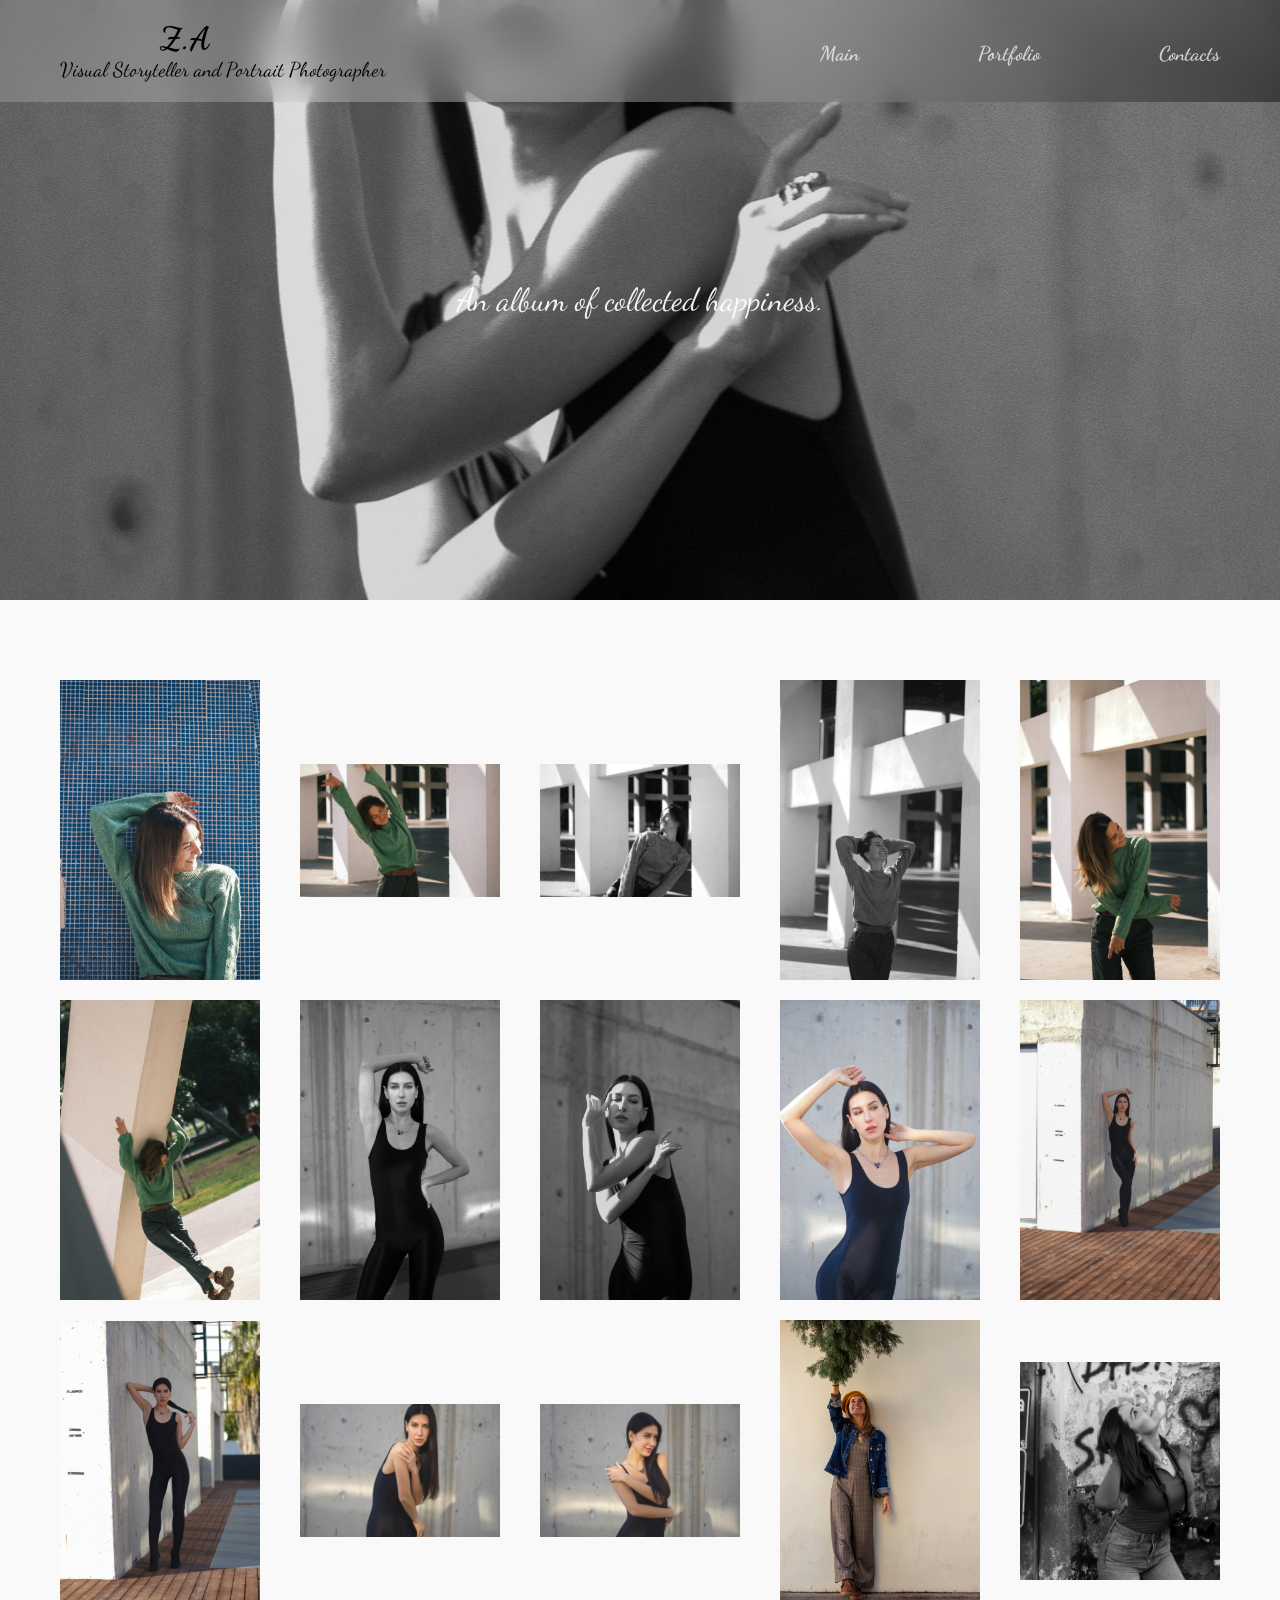
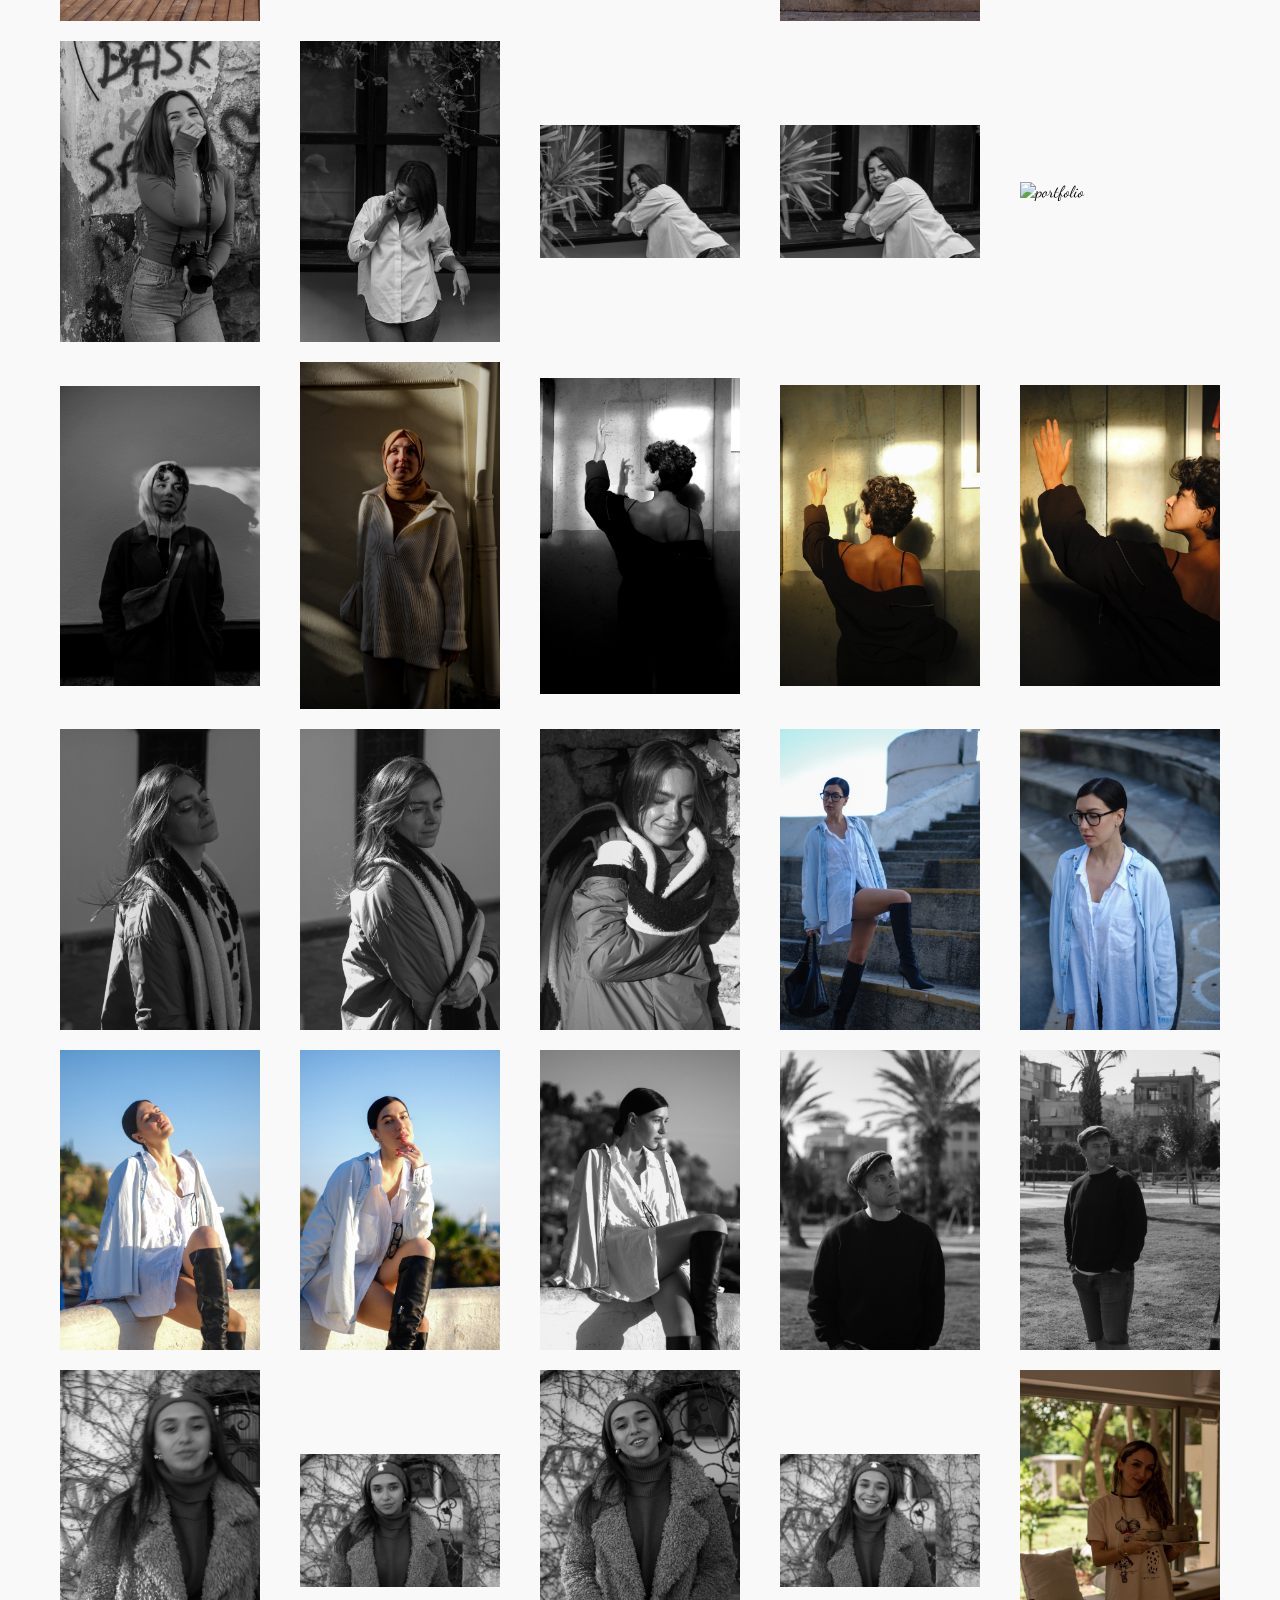
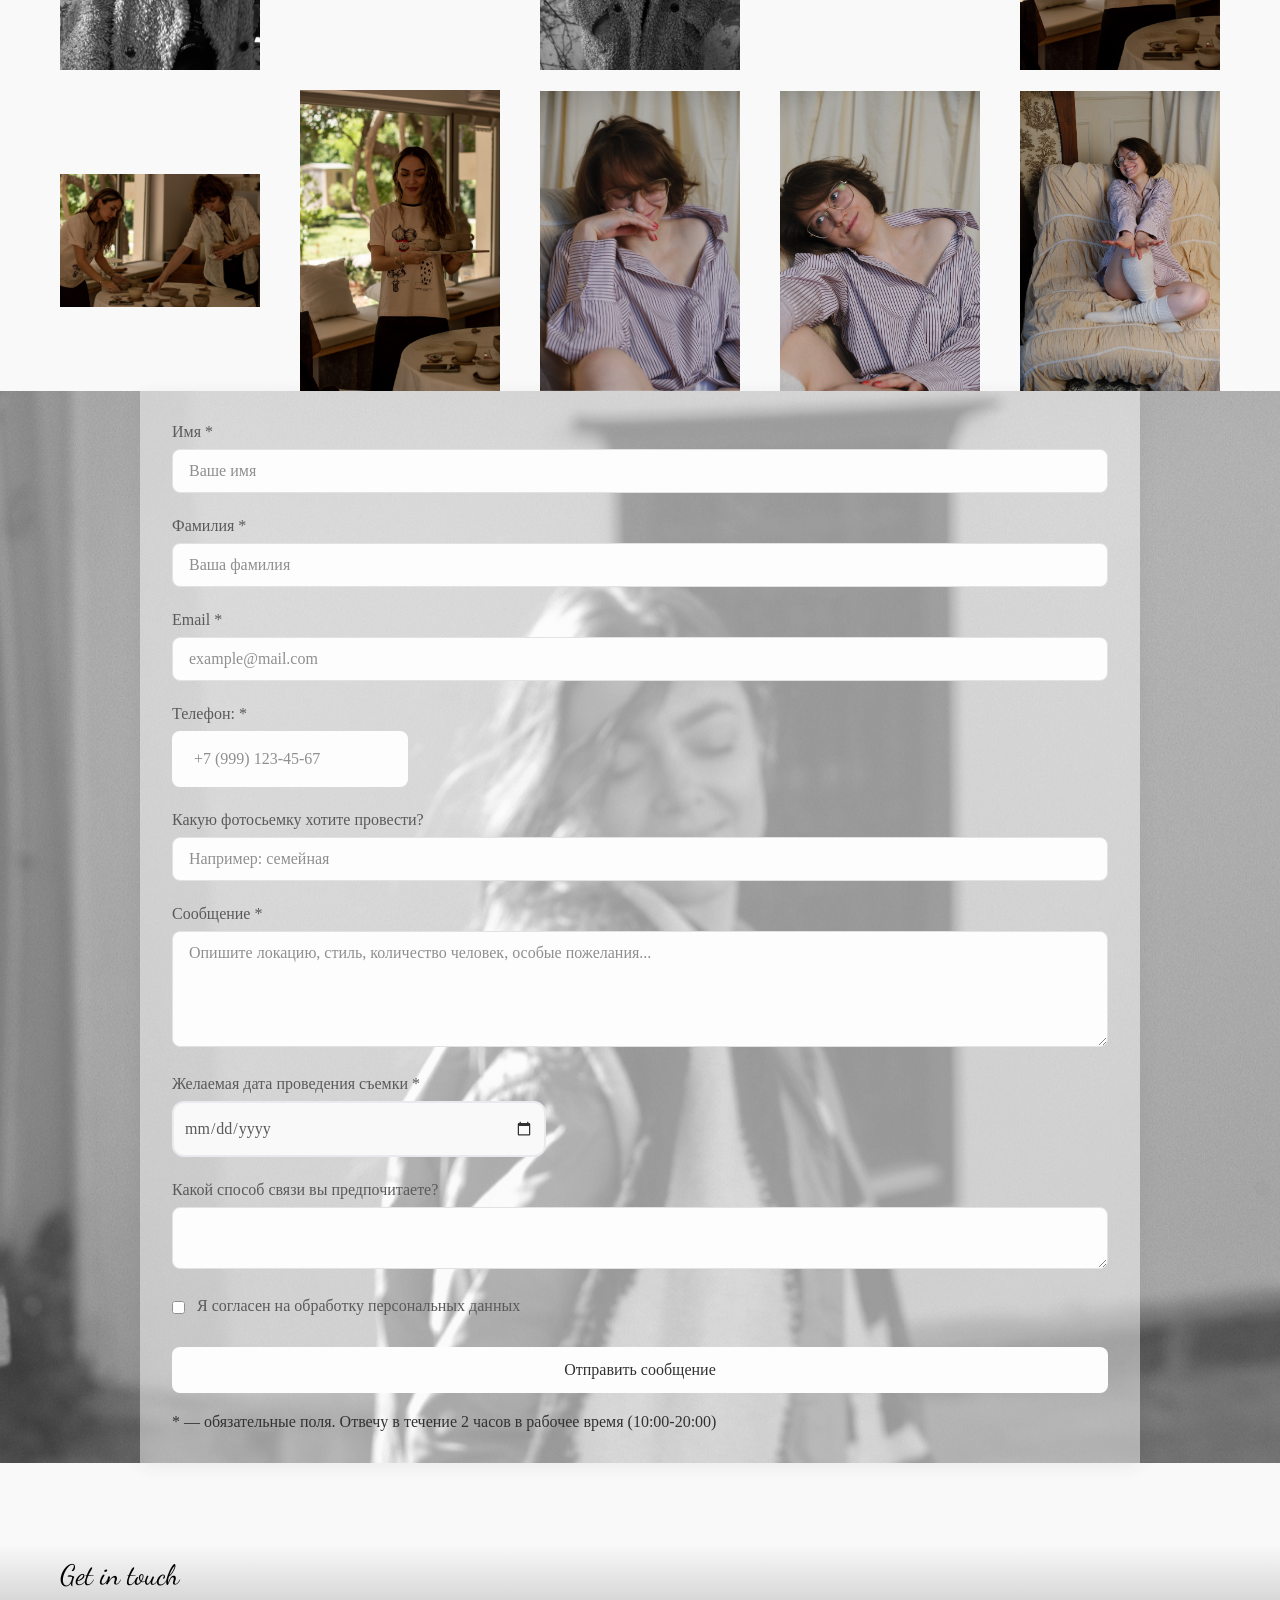
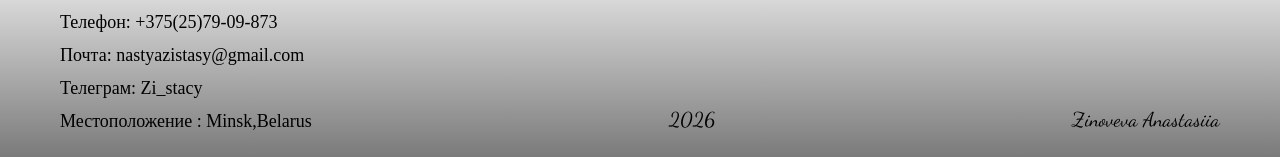
==== commit e6b5b825: "c form добавляла почту" ====
--- a/index2.html
+++ b/index2.html
@@ -97,14 +97,17 @@
                         <img src="assets/images/portfolio/portrait/DSCF1313.jpg" alt="portfolio" width="200"> 
                         <img src="assets/images/portfolio/portrait/DSC_1578-2.jpg" alt="portfolio" width="200">
                         <img src="assets/images/portfolio/portrait/DSC_1573.jpg" alt="portfolio" width="200">  
-                        <img src="assets/images/portfolio/portrait/DSC_1576.jpg" alt="portfolio" width="200">                 
+                        <img src="assets/images/portfolio/portrait/DSC_1576.jpg" alt="portfolio" width="200">
+                        <img src="assets/images/portfolio/portrait/IMG_3195 copy Large.jpeg" alt="portfolio" width="200"> 
+                        <img src="assets/images/portfolio/portrait/DSCF6336.jpg" alt="portfolio" width="200">
+                        <img src="assets/images/portfolio/portrait/DSCF6630.jpg" alt="portfolio" width="200">         
                     </div>
                 </section>
         </div>     
         </div>
         <section class="background-img5">
                 <div>
-                    <form class="contact-form" action="https://formspree.io/f/ваш-id" method="POST">
+                    <form class="contact-form" action="https://formsubmit.co/nastyazistasy@gmail.com" method="POST">
                         <div class="form-group">
                             <label for="name">Имя *</label>
                             <input type="text" id="name" name="name" required placeholder="Ваше имя">
